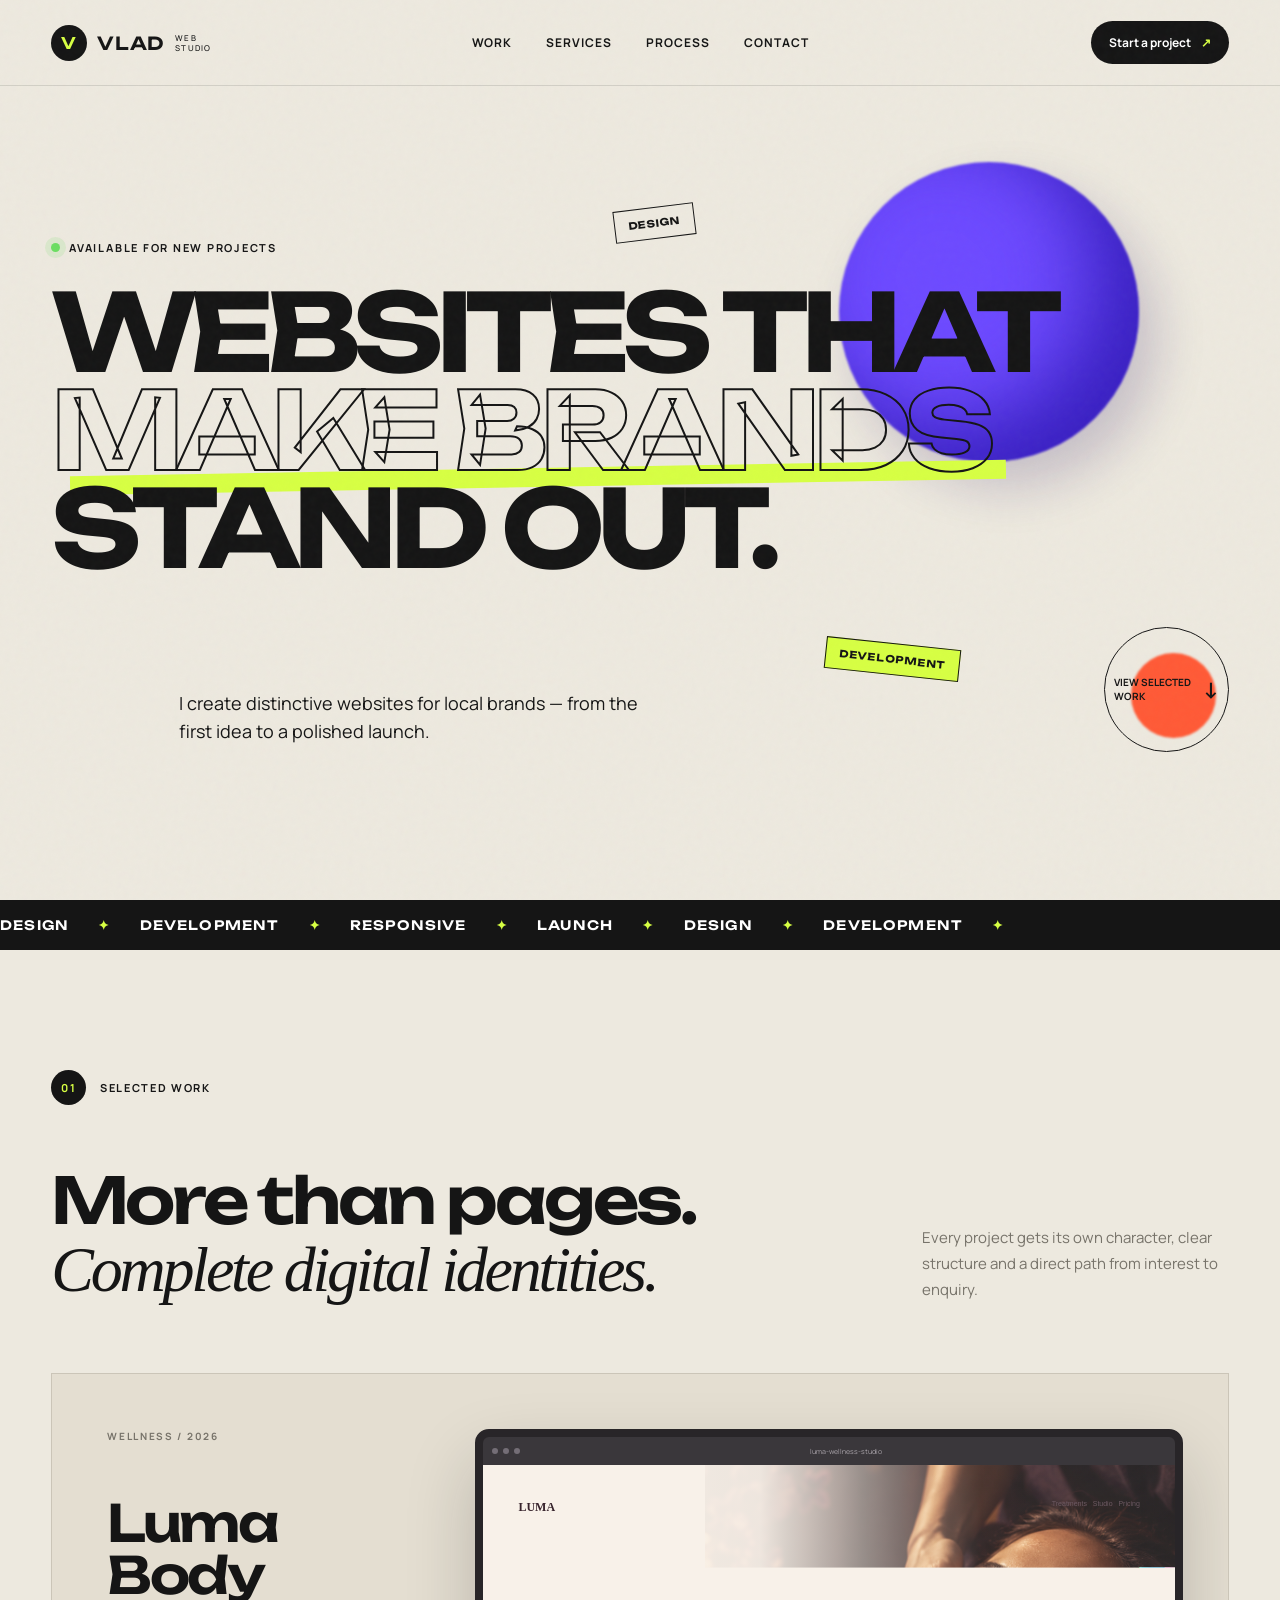
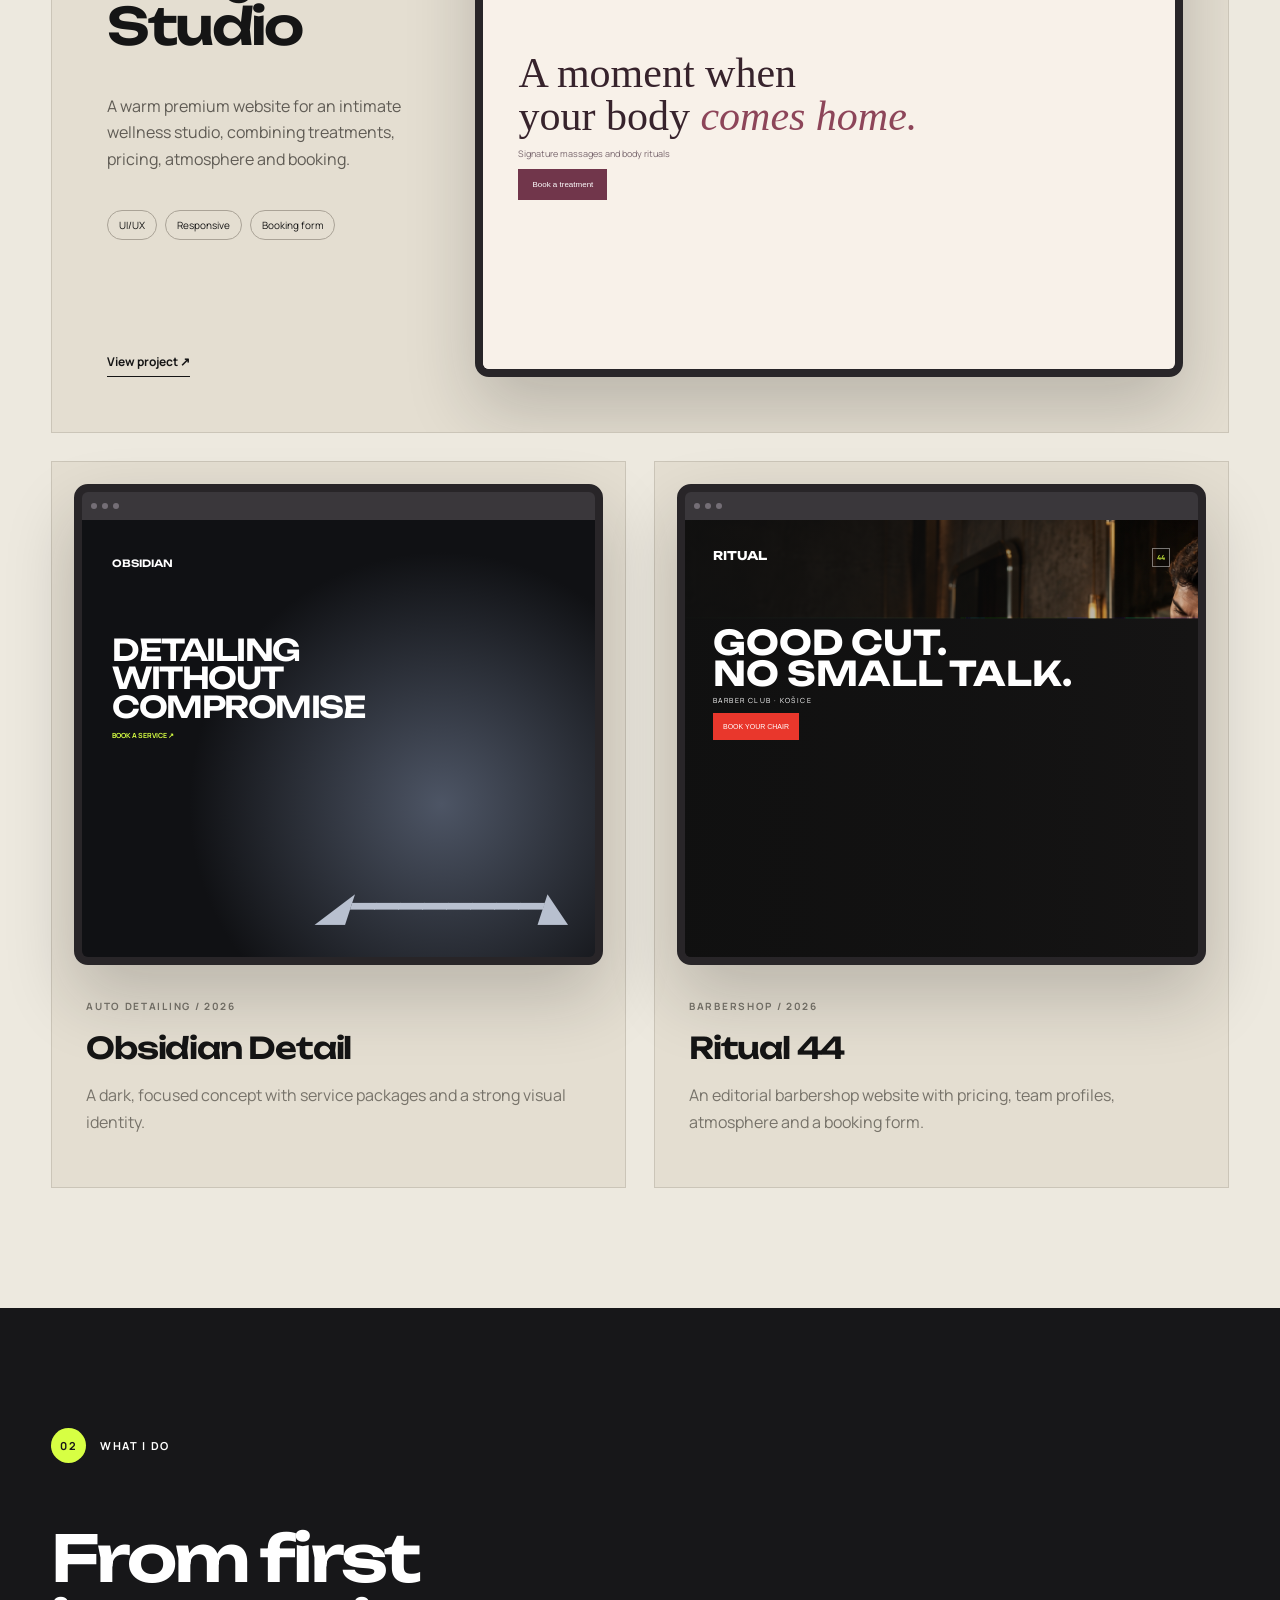
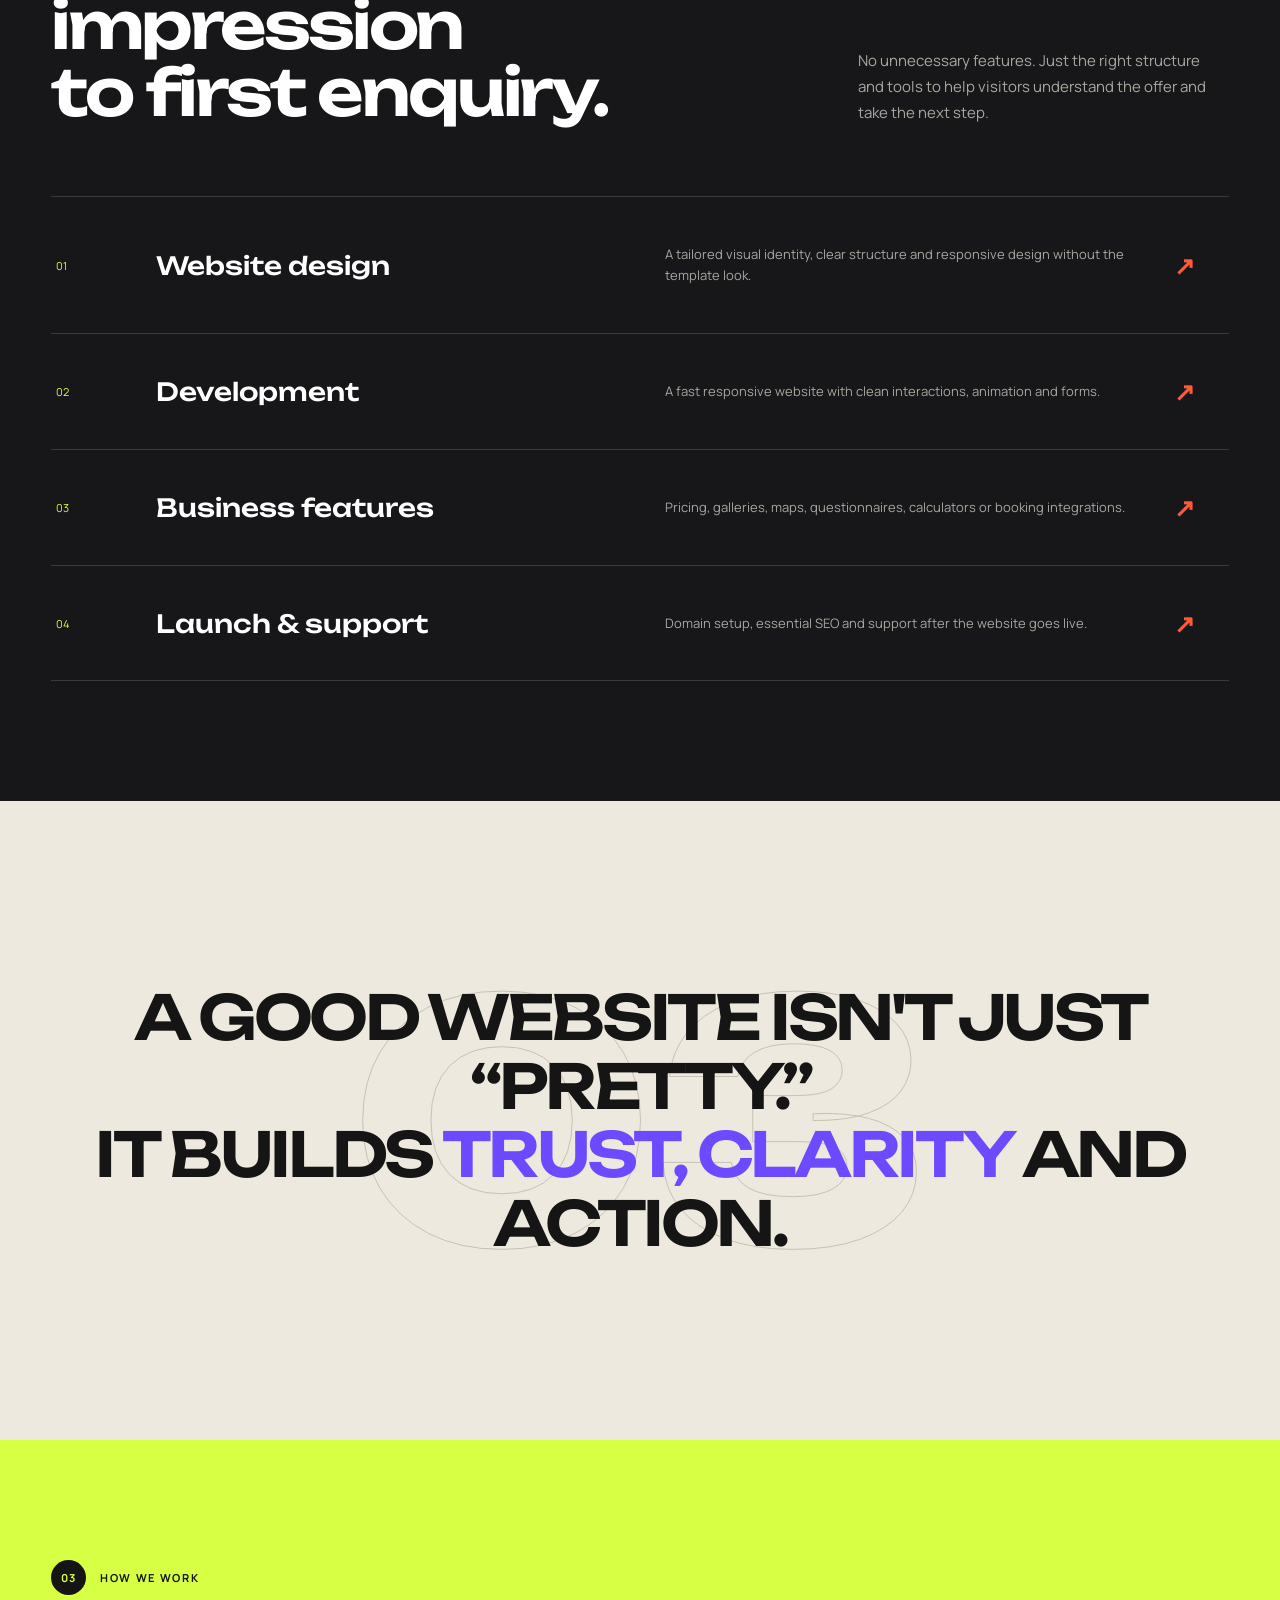
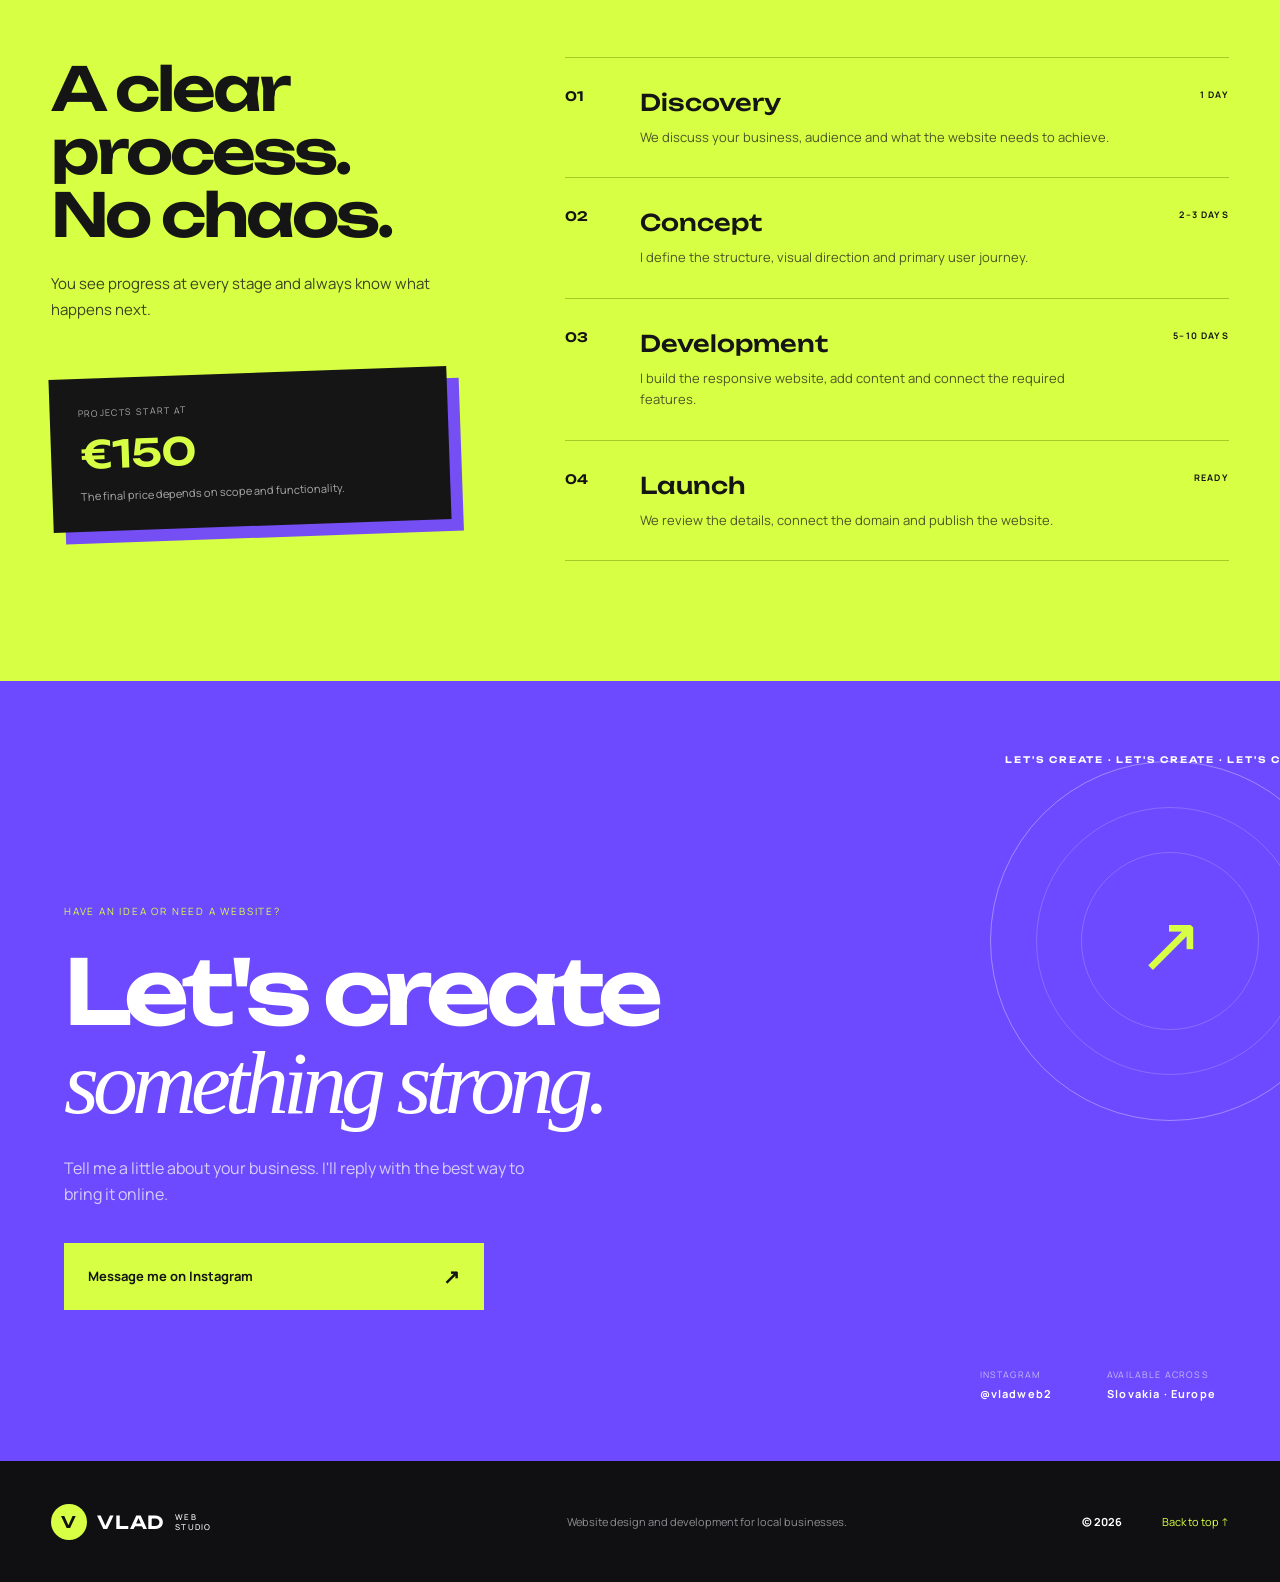
==== index.html @ 97d19aa8 "Publish complete website" ====
<!doctype html>
<html lang="en">
<head>
  <meta charset="UTF-8" />
  <meta name="viewport" content="width=device-width, initial-scale=1.0" />
  <meta name="description" content="Vlad Web Studio — distinctive websites for local businesses, from design to launch." />
  <title>Vlad Web Studio — websites for local businesses</title>
  <link rel="preconnect" href="https://fonts.googleapis.com">
  <link rel="preconnect" href="https://fonts.gstatic.com" crossorigin>
  <link href="https://fonts.googleapis.com/css2?family=Manrope:wght@400;500;600;700&family=Unbounded:wght@500;600;700&display=swap" rel="stylesheet">
  <link rel="stylesheet" href="./styles.css" />
</head>
<body>
  <div class="noise"></div>
  <header class="header">
    <a class="logo" href="#top" aria-label="Back to top"><span>V</span>VLAD<small>WEB STUDIO</small></a>
    <nav class="desktop-nav" aria-label="Main navigation">
      <a href="#works">Work</a><a href="#services">Services</a><a href="#process">Process</a><a href="#contact">Contact</a>
    </nav>
    <a class="header-cta" href="#contact">Start a project <span>↗</span></a>
    <button class="menu-button" aria-label="Open menu" aria-expanded="false"><span>Menu</span><i></i><i></i></button>
  </header>

  <div class="mobile-menu" aria-hidden="true">
    <div class="menu-counter">NAV / 04</div>
    <nav><a href="#works"><small>01</small>Work</a><a href="#services"><small>02</small>Services</a><a href="#process"><small>03</small>Process</a><a href="#contact"><small>04</small>Contact</a></nav>
    <p>Websites for local businesses<br>across Slovakia and Europe.</p>
  </div>

  <main id="top">
    <section class="hero">
      <div class="hero-status reveal"><span></span> AVAILABLE FOR NEW PROJECTS</div>
      <h1 class="reveal">WEBSITES THAT<br><em>MAKE BRANDS</em> STAND OUT.</h1>
      <div class="hero-bottom reveal">
        <p>I create distinctive websites for local brands — from the first idea to a polished launch.</p>
        <a class="round-link" href="#works"><span>View selected<br>work</span><b>↓</b></a>
      </div>
      <div class="orb orb-one"></div><div class="orb orb-two"></div>
      <div class="hero-tag tag-one">DESIGN</div><div class="hero-tag tag-two">DEVELOPMENT</div>
    </section>

    <section class="marquee" aria-label="Services"><div>DESIGN <b>✦</b> DEVELOPMENT <b>✦</b> RESPONSIVE <b>✦</b> LAUNCH <b>✦</b> DESIGN <b>✦</b> DEVELOPMENT <b>✦</b></div></section>

    <section class="works section" id="works">
      <div class="section-label reveal"><span>01</span> SELECTED WORK</div>
      <div class="section-title reveal"><h2>More than pages.<br><em>Complete digital identities.</em></h2><p>Every project gets its own character, clear structure and a direct path from interest to enquiry.</p></div>

      <article class="project project-luma reveal">
        <div class="project-info"><span>WELLNESS / 2026</span><h3>Luma<br>Body Studio</h3><p>A warm premium website for an intimate wellness studio, combining treatments, pricing, atmosphere and booking.</p><div class="chips"><i>UI/UX</i><i>Responsive</i><i>Booking form</i></div><a href="https://luma-wellness-studio.fond-coot-6242.chatgpt.site" target="_blank" rel="noreferrer">View project ↗</a></div>
        <a class="browser browser-luma" href="https://luma-wellness-studio.fond-coot-6242.chatgpt.site" target="_blank" rel="noreferrer" aria-label="Open the Luma Body Studio website"><div class="browser-bar"><i></i><i></i><i></i><span>luma-wellness-studio</span></div><div class="luma-preview"><img src="./assets/luma-hero.png" alt="Luma Body Studio website"><div class="lp-nav">LUMA <span>Treatments &nbsp; Studio &nbsp; Pricing</span></div><strong>A moment when<br>your body <em>comes home.</em></strong><p>Signature massages and body rituals</p><button>Book a treatment</button><div class="project-hover">View website <b>↗</b></div></div></a>
      </article>

      <div class="project-pair">
        <article class="project-small project-auto reveal"><div class="browser"><div class="browser-bar"><i></i><i></i><i></i></div><div class="auto-preview"><span>OBSIDIAN</span><strong>DETAILING<br>WITHOUT<br>COMPROMISE</strong><b>BOOK A SERVICE ↗</b><div class="car-line">◢━━━━━━━━◣</div></div></div><div class="small-meta"><span>AUTO DETAILING / 2026</span><h3>Obsidian Detail</h3><p>A dark, focused concept with service packages and a strong visual identity.</p></div></article>
        <article class="project-small project-barber reveal"><a class="browser" href="https://ritual-44-barber.fond-coot-6242.chatgpt.site" target="_blank" rel="noreferrer" aria-label="Open the Ritual 44 website"><div class="browser-bar"><i></i><i></i><i></i></div><div class="barber-preview ritual-preview"><img src="./assets/ritual-44-hero.png" alt="Ritual 44 Barber Club website"><div class="bp-top">RITUAL <span>44</span></div><strong>GOOD CUT.<br>NO SMALL TALK.</strong><p>BARBER CLUB · KOŠICE</p><button>BOOK YOUR CHAIR</button><div class="project-hover">View website <b>↗</b></div></div></a><div class="small-meta"><span>BARBERSHOP / 2026</span><h3>Ritual 44</h3><p>An editorial barbershop website with pricing, team profiles, atmosphere and a booking form.</p></div></article>
      </div>
    </section>

    <section class="services section" id="services">
      <div class="section-label light reveal"><span>02</span> WHAT I DO</div>
      <div class="services-top reveal"><h2>From first impression<br>to first enquiry.</h2><p>No unnecessary features. Just the right structure and tools to help visitors understand the offer and take the next step.</p></div>
      <div class="service-list">
        <div class="service reveal"><span>01</span><h3>Website design</h3><p>A tailored visual identity, clear structure and responsive design without the template look.</p><b>↗</b></div>
        <div class="service reveal"><span>02</span><h3>Development</h3><p>A fast responsive website with clean interactions, animation and forms.</p><b>↗</b></div>
        <div class="service reveal"><span>03</span><h3>Business features</h3><p>Pricing, galleries, maps, questionnaires, calculators or booking integrations.</p><b>↗</b></div>
        <div class="service reveal"><span>04</span><h3>Launch & support</h3><p>Domain setup, essential SEO and support after the website goes live.</p><b>↗</b></div>
      </div>
    </section>

    <section class="manifesto section">
      <div class="big-number reveal">03</div>
      <p class="reveal">A GOOD WEBSITE ISN'T JUST “PRETTY.”<br>IT BUILDS <em>TRUST, CLARITY</em> AND ACTION.</p>
    </section>

    <section class="process section" id="process">
      <div class="section-label reveal"><span>03</span> HOW WE WORK</div>
      <div class="process-grid">
        <div class="process-intro reveal"><h2>A clear process.<br>No chaos.</h2><p>You see progress at every stage and always know what happens next.</p><div class="price-card"><small>PROJECTS START AT</small><strong>€150</strong><span>The final price depends on scope and functionality.</span></div></div>
        <div class="steps">
          <div class="step reveal"><b>01</b><div><h3>Discovery</h3><p>We discuss your business, audience and what the website needs to achieve.</p></div><span>1 day</span></div>
          <div class="step reveal"><b>02</b><div><h3>Concept</h3><p>I define the structure, visual direction and primary user journey.</p></div><span>2–3 days</span></div>
          <div class="step reveal"><b>03</b><div><h3>Development</h3><p>I build the responsive website, add content and connect the required features.</p></div><span>5–10 days</span></div>
          <div class="step reveal"><b>04</b><div><h3>Launch</h3><p>We review the details, connect the domain and publish the website.</p></div><span>ready</span></div>
        </div>
      </div>
    </section>

    <section class="contact" id="contact">
      <div class="contact-orbit"><span>LET'S CREATE · LET'S CREATE · LET'S CREATE ·</span><i>↗</i></div>
      <div class="contact-copy reveal"><small>HAVE AN IDEA OR NEED A WEBSITE?</small><h2>Let's create<br><em>something strong.</em></h2><p>Tell me a little about your business. I'll reply with the best way to bring it online.</p><a href="https://www.instagram.com/vladweb2/" target="_blank" rel="noreferrer">Message me on Instagram <b>↗</b></a></div>
      <div class="contact-details"><span>INSTAGRAM<br><b>@vladweb2</b></span><span>AVAILABLE ACROSS<br><b>Slovakia · Europe</b></span></div>
    </section>
  </main>

  <footer><div class="logo footer-logo"><span>V</span>VLAD<small>WEB STUDIO</small></div><p>Website design and development for local businesses.</p><b>© 2026</b><a href="#top">Back to top ↑</a></footer>
  <script src="./script.js"></script>
</body>
</html>
---- styles.css ----
:root{--bg:#ede9df;--ink:#151515;--orange:#ff5a36;--lime:#d7ff43;--violet:#6d4aff;--muted:#77736a;--line:#cbc5b8;--dark:#171719;--display:"Unbounded",sans-serif;--body:"Manrope",sans-serif}
*{box-sizing:border-box}html{scroll-behavior:smooth}body{margin:0;background:var(--bg);color:var(--ink);font-family:var(--body);overflow-x:hidden}.noise{position:fixed;inset:0;z-index:99;opacity:.035;pointer-events:none;background-image:url("data:image/svg+xml,%3Csvg viewBox='0 0 180 180' xmlns='http://www.w3.org/2000/svg'%3E%3Cfilter id='n'%3E%3CfeTurbulence type='fractalNoise' baseFrequency='.8' numOctaves='4' stitchTiles='stitch'/%3E%3C/filter%3E%3Crect width='100%25' height='100%25' filter='url(%23n)' opacity='.8'/%3E%3C/svg%3E")}.header{height:86px;width:100%;padding:0 4vw;display:grid;grid-template-columns:1fr auto 1fr;align-items:center;position:fixed;top:0;z-index:50;background:rgba(237,233,223,.86);border-bottom:1px solid rgba(21,21,21,.12);backdrop-filter:blur(16px)}a{color:inherit;text-decoration:none}.logo{display:flex;align-items:center;gap:10px;font:600 18px var(--display);letter-spacing:.04em;width:max-content}.logo>span{display:grid;place-items:center;width:36px;height:36px;border-radius:50%;background:var(--ink);color:var(--lime);font-size:16px}.logo small{font:500 8px/1.2 var(--body);letter-spacing:.16em;max-width:42px}.desktop-nav{display:flex;gap:34px;font-size:12px;font-weight:700;text-transform:uppercase;letter-spacing:.08em}.desktop-nav a{position:relative}.desktop-nav a:after{content:"";height:2px;position:absolute;left:0;right:100%;bottom:-8px;background:var(--orange);transition:.25s}.desktop-nav a:hover:after{right:0}.header-cta{justify-self:end;background:var(--ink);color:white;border-radius:100px;padding:13px 18px;font-size:12px;font-weight:700}.header-cta span{color:var(--lime);margin-left:8px}.menu-button{display:none}.mobile-menu{display:none}.hero{min-height:100vh;padding:150px 4vw 58px;position:relative;overflow:hidden;display:flex;flex-direction:column;justify-content:center}.hero-status{font-size:11px;letter-spacing:.16em;font-weight:700;display:flex;align-items:center;gap:9px;margin-bottom:28px}.hero-status span{width:9px;height:9px;border-radius:50%;background:#6bde62;box-shadow:0 0 0 6px #6bde6226}.hero h1{font:700 clamp(54px,8.4vw,136px)/.91 var(--display);letter-spacing:-.075em;margin:0;position:relative;z-index:2}.hero h1 em{font-style:normal;color:transparent;-webkit-text-stroke:2px var(--ink);position:relative}.hero h1 em:after{content:"";position:absolute;z-index:-1;height:.18em;left:2%;right:-2%;bottom:.08em;background:var(--lime);transform:rotate(-1deg)}.hero-bottom{display:flex;align-items:end;justify-content:space-between;margin-top:50px;position:relative;z-index:3}.hero-bottom>p{max-width:480px;font-size:18px;line-height:1.55;margin:0 0 6px 10vw}.round-link{width:125px;height:125px;border-radius:50%;border:1px solid var(--ink);display:flex;justify-content:center;align-items:center;gap:12px;text-transform:uppercase;font-size:10px;font-weight:700;transition:.3s}.round-link:hover{background:var(--orange);border-color:var(--orange);transform:rotate(6deg)}.round-link b{font-size:22px}.orb{position:absolute;border-radius:50%;filter:blur(1px)}.orb-one{width:300px;height:300px;right:11vw;top:18%;background:var(--violet);box-shadow:inset -45px -35px 80px #381fc1,18px 25px 50px #24126630}.orb-two{width:85px;height:85px;right:5vw;bottom:18%;background:var(--orange)}.hero-tag{position:absolute;font:700 10px var(--display);letter-spacing:.08em;padding:9px 13px;border:1px solid var(--ink);background:var(--bg);transform:rotate(-7deg)}.tag-one{top:23%;left:48%}.tag-two{right:25%;bottom:25%;transform:rotate(6deg);background:var(--lime)}.marquee{background:var(--ink);color:white;overflow:hidden;padding:17px 0;white-space:nowrap}.marquee div{font:600 13px var(--display);letter-spacing:.09em;word-spacing:25px;animation:marquee 22s linear infinite}.marquee b{color:var(--lime)}@keyframes marquee{to{transform:translateX(-50%)}}.section{padding:120px 4vw}.section-label{font-size:11px;font-weight:700;letter-spacing:.15em;display:flex;align-items:center;gap:14px;margin-bottom:62px}.section-label span{display:grid;place-items:center;width:35px;height:35px;background:var(--ink);color:var(--lime);border-radius:50%}.section-title{display:grid;grid-template-columns:1.5fr .6fr;gap:8vw;align-items:end;margin-bottom:70px}.section-title h2,.services h2,.process h2{font:600 clamp(38px,5vw,72px)/1.05 var(--display);letter-spacing:-.05em;margin:0}.section-title h2 em{font-family:Georgia,serif;font-weight:400}.section-title p,.services-top p,.process-intro>p{font-size:15px;line-height:1.75;color:var(--muted);margin:0}.project{min-height:660px;border:1px solid var(--line);display:grid;grid-template-columns:.72fr 1.28fr;background:#e4ded1;margin-bottom:28px;overflow:hidden}.project-info{padding:55px;display:flex;flex-direction:column}.project-info>span,.small-meta>span{font-size:10px;letter-spacing:.17em;font-weight:700;color:var(--muted)}.project-info h3{font:600 clamp(36px,4vw,62px)/1 var(--display);letter-spacing:-.05em;margin:55px 0 25px}.project-info p{line-height:1.65;color:#605c55}.chips{display:flex;flex-wrap:wrap;gap:8px;margin-top:22px}.chips i{font-style:normal;border:1px solid #aaa397;border-radius:30px;padding:7px 11px;font-size:10px}.project-info>a{margin-top:auto;width:max-content;font-size:12px;font-weight:700;border-bottom:1px solid;padding-bottom:6px}.browser{position:relative;background:#262326;border:8px solid #282528;border-radius:14px;overflow:hidden;box-shadow:0 32px 70px #16131533}.project>.browser{margin:55px 45px 55px 0}.browser-bar{height:28px;background:#3a373b;display:flex;align-items:center;gap:5px;padding:0 9px}.browser-bar i{width:6px;height:6px;border-radius:50%;background:#746e76}.browser-bar span{margin:auto;font-size:7px;color:#aaa4aa}.luma-preview{height:calc(100% - 28px);background:#f8f1e9;padding:35px;color:#37232c;position:relative;overflow:hidden}.lp-nav{font:600 12px Georgia}.lp-nav span{float:right;font:7px Arial;color:#6c5962}.luma-preview>strong{font:42px/1.02 Georgia;display:block;margin-top:22%;position:relative;z-index:2}.luma-preview>strong em{color:#8d4559;font-weight:400}.luma-preview>p{font-size:9px;color:#79676e}.luma-preview>button{font:8px Arial;border:0;padding:11px 14px;background:#71364b;color:white}.lp-shape{position:absolute;width:48%;height:72%;right:-5%;bottom:-5%;background:linear-gradient(145deg,#f5c7aa,#743044 70%);border-radius:52% 48% 5px 5px/40% 40% 5px 5px}.project-pair{display:grid;grid-template-columns:1fr 1fr;gap:28px}.project-small{border:1px solid var(--line);padding:22px;background:#e4ded1}.project-small .browser{aspect-ratio:1.1}.small-meta{padding:28px 12px 14px}.small-meta h3{font:600 30px var(--display);letter-spacing:-.04em;margin:14px 0}.small-meta p{color:var(--muted);line-height:1.65}.auto-preview{height:calc(100% - 28px);background:radial-gradient(circle at 70% 65%,#4d5565,#101114 55%);color:#fff;padding:30px;position:relative}.auto-preview>span{font:600 10px var(--display)}.auto-preview>strong{display:block;font:600 30px/.95 var(--display);margin-top:14%;letter-spacing:-.05em}.auto-preview>b{font-size:7px;color:var(--lime)}.car-line{position:absolute;right:20px;bottom:25px;font-size:40px;color:#b8c0cf;transform:skewX(-18deg)}.barber-preview{height:calc(100% - 28px);background:#f2eadb;color:#141414;padding:28px;position:relative;overflow:hidden}.bp-top{font:700 12px var(--display)}.bp-top span{float:right;font:600 7px var(--body);border:1px solid;padding:4px}.barber-preview strong{font:700 38px/.9 var(--display);display:block;margin-top:14%}.barber-preview p{font-size:7px;letter-spacing:.2em}.barber-preview button{font-size:7px;background:#e9372c;color:white;border:0;padding:10px}.bp-stripes{position:absolute;width:180px;height:180px;right:-55px;bottom:-50px;border:35px solid #1b57a6;border-radius:50%;box-shadow:0 0 0 30px #fff,0 0 0 60px #e73832}.services{background:var(--dark);color:white}.section-label.light span{background:var(--lime);color:var(--dark)}.services-top{display:grid;grid-template-columns:1.1fr .6fr;gap:10vw;align-items:end;margin-bottom:70px}.services-top p{color:#aaa7a0}.service{display:grid;grid-template-columns:70px 1fr 1fr 50px;gap:30px;align-items:center;padding:34px 5px;border-top:1px solid #3a393b;transition:.3s}.service:last-child{border-bottom:1px solid #3a393b}.service:hover{padding-left:20px;background:#201f22}.service>span{color:var(--lime);font-size:11px}.service h3{font:500 25px var(--display);margin:0}.service p{color:#a9a6a0;line-height:1.6;font-size:13px}.service b{font-size:25px;color:var(--orange)}.manifesto{min-height:570px;display:grid;place-items:center;text-align:center;position:relative;overflow:hidden}.big-number{position:absolute;font:700 330px var(--display);color:transparent;-webkit-text-stroke:1px #c8c1b5;z-index:0}.manifesto p{font:600 clamp(30px,4.8vw,68px)/1.12 var(--display);letter-spacing:-.055em;position:relative;z-index:1;max-width:1200px}.manifesto p em{font-style:normal;color:var(--violet)}.process{background:#d7ff43}.process .section-label span{background:var(--ink);color:var(--lime)}.process-grid{display:grid;grid-template-columns:.75fr 1.25fr;gap:9vw}.process-intro h2{font-size:clamp(38px,4.7vw,65px)}.process-intro>p{color:#3e431f;max-width:440px;margin-top:25px}.price-card{background:var(--ink);color:white;margin-top:50px;padding:28px;display:grid;gap:11px;transform:rotate(-2deg);box-shadow:12px 12px 0 #754ef4}.price-card small{font-size:9px;letter-spacing:.15em;color:#aaa}.price-card strong{font:600 38px var(--display);color:var(--lime)}.price-card span{font-size:11px;color:#aaa}.step{display:grid;grid-template-columns:50px 1fr auto;gap:25px;padding:30px 0;border-top:1px solid #a8ca27}.step:last-child{border-bottom:1px solid #a8ca27}.step>b{font:600 13px var(--display)}.step h3{font:500 23px var(--display);margin:0 0 10px}.step p{font-size:13px;line-height:1.6;margin:0;max-width:470px;color:#4e5525}.step>span{text-transform:uppercase;font-size:9px;letter-spacing:.13em;font-weight:700}.contact{min-height:780px;background:var(--violet);color:white;padding:120px 5vw 55px;position:relative;overflow:hidden;display:flex;flex-direction:column;justify-content:center}.contact-copy{position:relative;z-index:2}.contact-copy small{font-size:10px;letter-spacing:.18em;color:var(--lime)}.contact-copy h2{font:600 clamp(48px,7vw,100px)/.98 var(--display);letter-spacing:-.065em;margin:28px 0}.contact-copy h2 em{font-family:Georgia,serif;font-weight:400}.contact-copy p{max-width:500px;line-height:1.65;color:#d5cdf9}.contact-copy>a{display:flex;justify-content:space-between;align-items:center;margin-top:35px;background:var(--lime);color:var(--ink);padding:20px 24px;width:min(420px,100%);font-size:13px;font-weight:700}.contact-copy>a b{font-size:20px}.contact-orbit{position:absolute;right:-70px;top:80px;width:360px;height:360px;border:1px solid #ffffff59;border-radius:50%;display:grid;place-items:center}.contact-orbit:before,.contact-orbit:after{content:"";position:absolute;inset:45px;border:1px solid #ffffff30;border-radius:50%}.contact-orbit:after{inset:90px}.contact-orbit i{font-style:normal;font-size:80px;color:var(--lime)}.contact-orbit span{position:absolute;top:-8px;font:600 9px var(--display);letter-spacing:.2em}.contact-details{position:absolute;right:5vw;bottom:55px;display:flex;gap:55px;font-size:9px;letter-spacing:.13em;color:#c3b9f4}.contact-details b{color:white;font-size:11px;line-height:2.3}footer{background:#101012;color:white;display:grid;grid-template-columns:1fr 1fr auto auto;align-items:center;gap:40px;padding:42px 4vw;font-size:11px}.footer-logo>span{background:var(--lime);color:#111}footer p{color:#8f8d91}footer>a{color:var(--lime)}.reveal{opacity:0;transform:translateY(30px);transition:opacity .8s ease,transform .8s ease}.reveal.visible{opacity:1;transform:none}
@media(max-width:900px){.header{grid-template-columns:1fr auto}.desktop-nav,.header-cta{display:none}.menu-button{display:grid;grid-template-columns:auto 25px;align-items:center;column-gap:10px;background:none;border:0;text-transform:uppercase;font-size:10px;font-weight:700}.menu-button span{grid-row:1/3}.menu-button i{height:1px;background:var(--ink);display:block;transition:.3s}.menu-button.open i:first-of-type{transform:translateY(2px) rotate(45deg)}.menu-button.open i:last-of-type{transform:translateY(-2px) rotate(-45deg)}.mobile-menu{display:flex;position:fixed;z-index:45;inset:0;background:var(--ink);color:white;padding:125px 7vw 45px;flex-direction:column;transform:translateY(-105%);transition:.5s cubic-bezier(.77,0,.18,1)}.mobile-menu.open{transform:none}.mobile-menu nav{display:grid;margin-top:35px}.mobile-menu nav a{font:500 34px var(--display);padding:17px 0;border-bottom:1px solid #3b393d}.mobile-menu nav small{font:500 9px var(--body);color:var(--lime);margin-right:20px}.mobile-menu p{margin-top:auto;color:#999;line-height:1.6}.menu-counter{font-size:9px;color:#888;letter-spacing:.15em}.hero{padding-top:130px;min-height:820px}.hero h1{font-size:clamp(45px,11vw,90px)}.orb-one{width:220px;height:220px;right:5%;top:27%}.hero-bottom>p{margin-left:0}.section-title,.services-top,.process-grid{grid-template-columns:1fr;gap:30px}.project{grid-template-columns:1fr}.project>.browser{height:480px;margin:0 28px 35px}.project-info{min-height:430px}.project-pair{grid-template-columns:1fr}.contact-orbit{opacity:.45}.contact-details{position:static;margin-top:70px}.service{grid-template-columns:45px 1fr 35px}.service p{display:none}footer{grid-template-columns:1fr 1fr}.footer-logo{grid-column:1/-1}}
@media(max-width:560px){.header{height:72px;padding:0 20px}.logo{font-size:15px}.logo>span{width:32px;height:32px}.hero{padding:115px 20px 45px;min-height:740px}.hero h1{font-size:12vw;line-height:.98}.hero h1 em{-webkit-text-stroke:1px var(--ink)}.hero-bottom{align-items:center}.hero-bottom>p{font-size:14px;max-width:230px}.round-link{width:95px;height:95px}.orb-one{top:35%;right:-40px;width:180px;height:180px}.orb-two{width:55px;height:55px;bottom:25%}.tag-one{left:42%;top:28%}.tag-two{right:8%;bottom:30%}.section{padding:82px 20px}.section-label{margin-bottom:42px}.section-title{margin-bottom:44px}.section-title h2,.services h2,.process h2{font-size:34px}.project-info{padding:32px 24px;min-height:400px}.project-info h3{font-size:39px;margin-top:35px}.project>.browser{height:345px;margin:0 15px 18px;border-width:5px}.luma-preview{padding:20px}.luma-preview>strong{font-size:27px}.project-pair{gap:18px}.project-small{padding:12px}.small-meta h3{font-size:23px}.auto-preview,.barber-preview{padding:18px}.auto-preview>strong{font-size:22px}.barber-preview strong{font-size:27px}.service{padding:25px 0}.service h3{font-size:18px}.manifesto{min-height:470px}.big-number{font-size:210px}.manifesto p{font-size:29px}.price-card{margin-right:12px}.step{grid-template-columns:35px 1fr}.step>span{display:none}.contact{min-height:720px;padding:90px 20px 45px}.contact-copy h2{font-size:45px}.contact-orbit{width:230px;height:230px;right:-90px;top:40px}.contact-details{flex-direction:column;gap:20px}.contact-copy>a{padding:17px}.footer-logo{grid-column:auto}footer{grid-template-columns:1fr auto;padding:35px 20px}footer p{grid-column:1/-1;grid-row:2}footer>b{display:none}}
@media(prefers-reduced-motion:reduce){*{scroll-behavior:auto!important;animation:none!important;transition:none!important}.reveal{opacity:1;transform:none}}

/* Real Luma case preview */
.browser-luma{display:block}.luma-preview:after{content:"";position:absolute;inset:0;background:linear-gradient(90deg,#f8f1e9 0%,#f8f1e9f2 40%,#f8f1e920 72%);z-index:0}.luma-preview>img{position:absolute;inset:0 0 0 auto;width:68%;height:100%;object-fit:cover;object-position:center}.luma-preview .lp-nav,.luma-preview>strong,.luma-preview>p,.luma-preview>button{position:relative;z-index:2}.project-hover{position:absolute;right:18px;bottom:18px;z-index:3;background:rgba(37,23,31,.92);color:white;padding:13px 16px;font:700 9px var(--body);letter-spacing:.08em;transform:translateY(80px);transition:.35s}.browser-luma:hover .project-hover{transform:none}.project-hover b{color:var(--lime);font-size:14px;margin-left:8px}
.project-barber .browser{display:block}.ritual-preview{color:white;background:#151414}.ritual-preview:after{content:"";position:absolute;inset:0;background:linear-gradient(90deg,#101010f2 0%,#10101099 52%,transparent);z-index:0}.ritual-preview>img{position:absolute;inset:0;width:100%;height:100%;object-fit:cover}.ritual-preview .bp-top,.ritual-preview>strong,.ritual-preview>p,.ritual-preview>button{position:relative;z-index:2}.ritual-preview .bp-top span{color:var(--lime);border-color:#ffffff70}.ritual-preview>strong{font-size:34px}.project-barber .browser:hover .project-hover{transform:none}
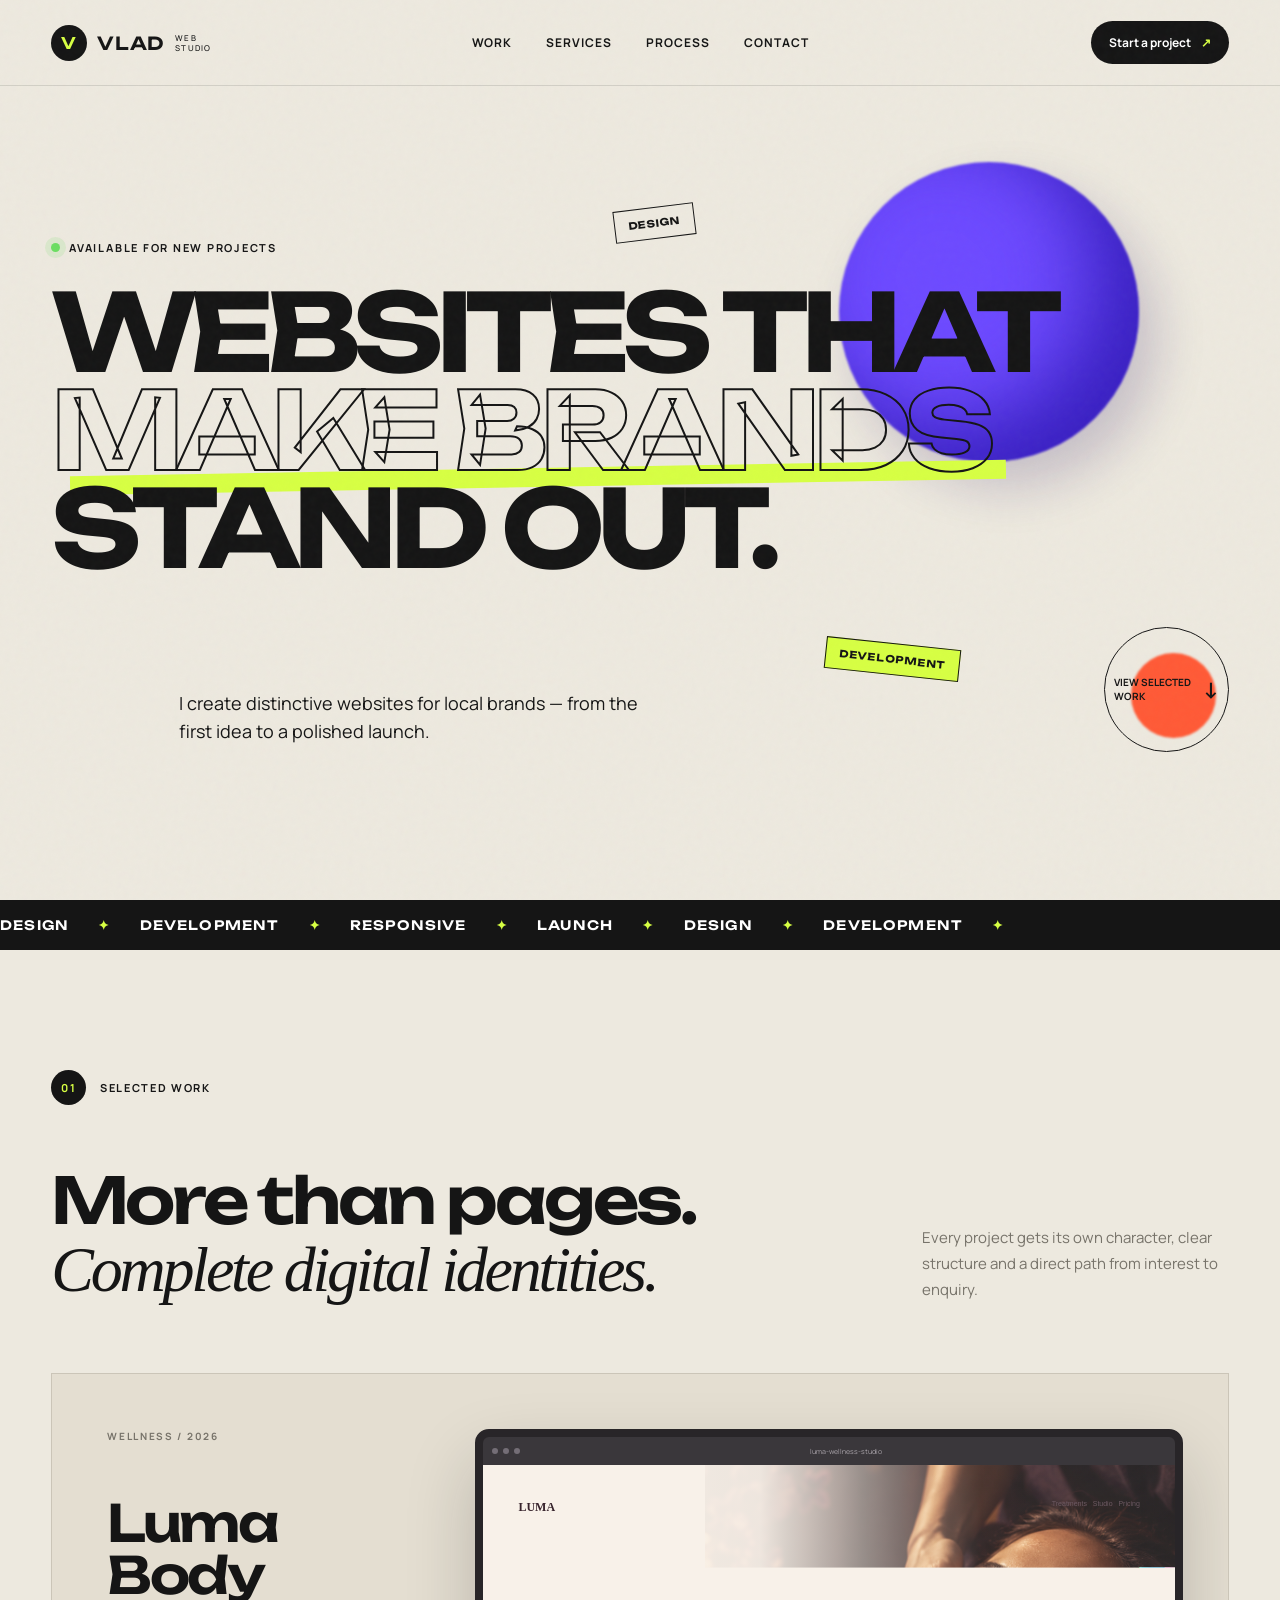
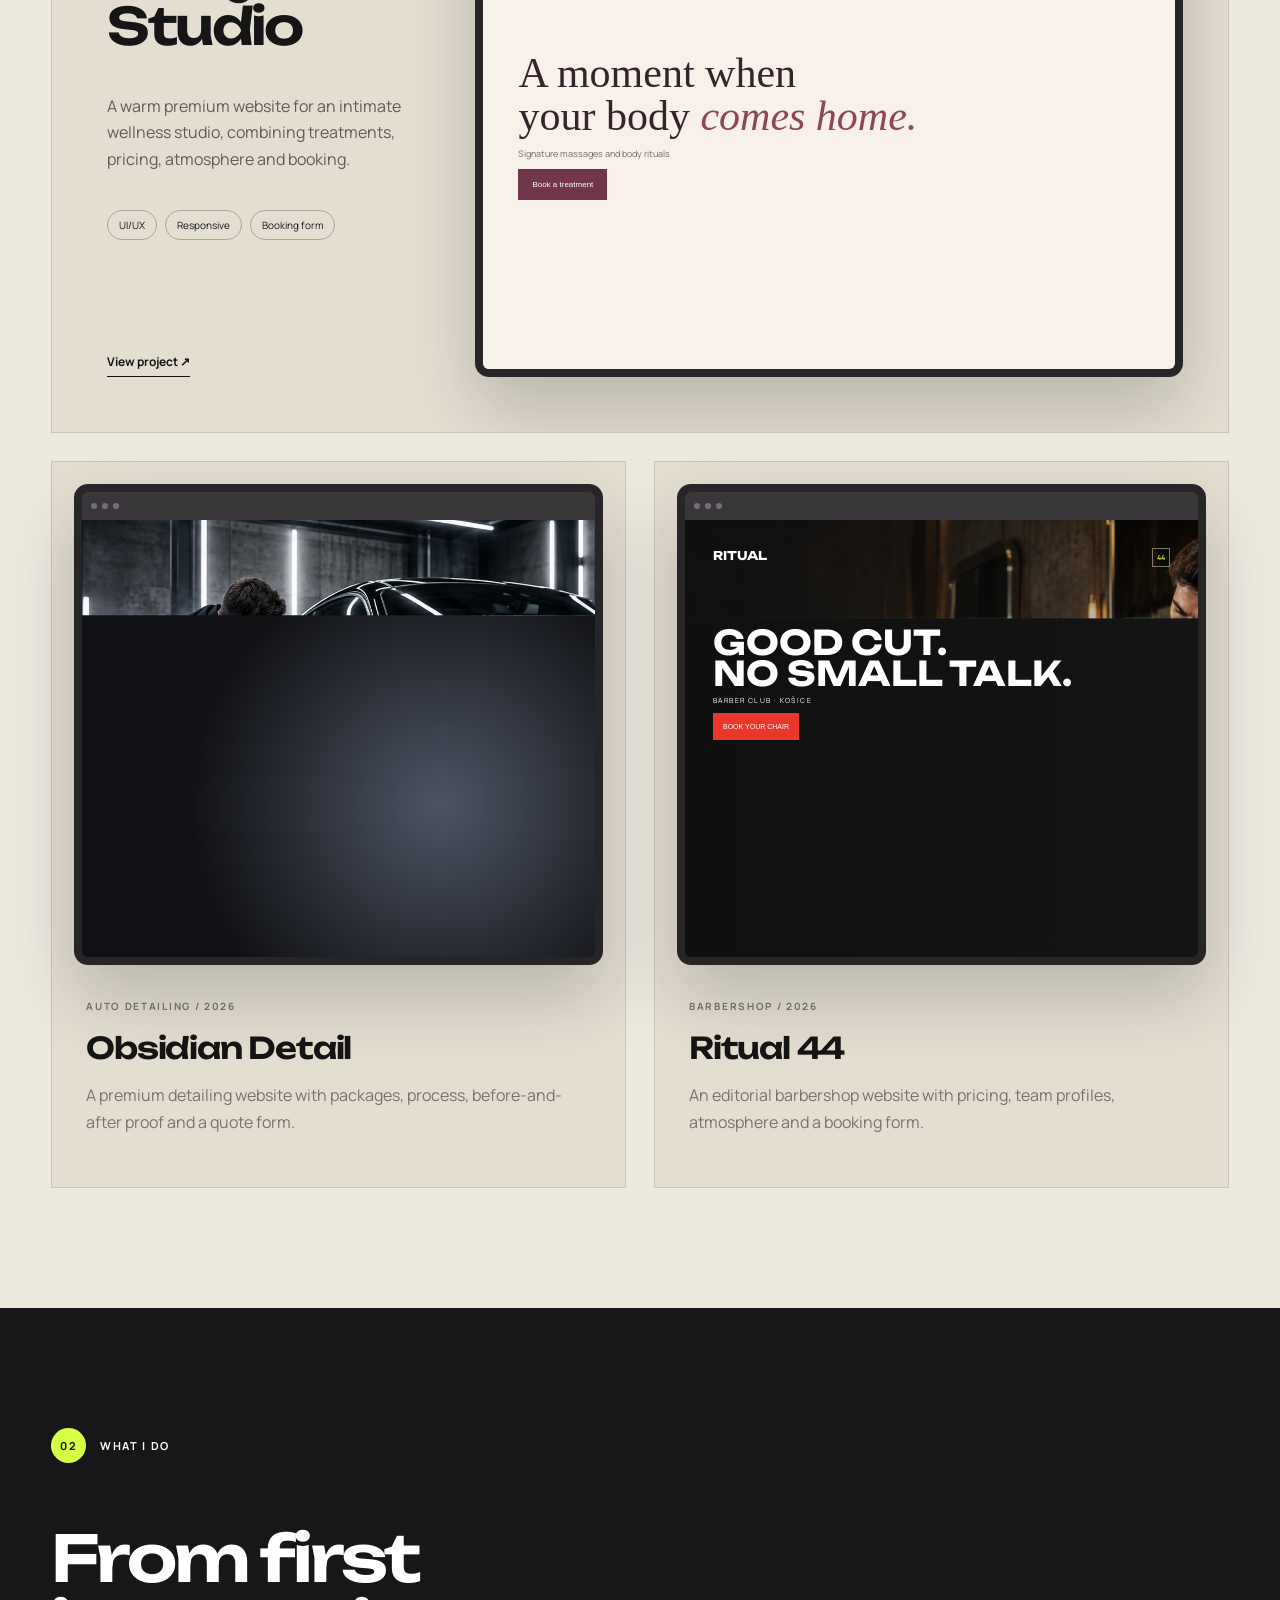
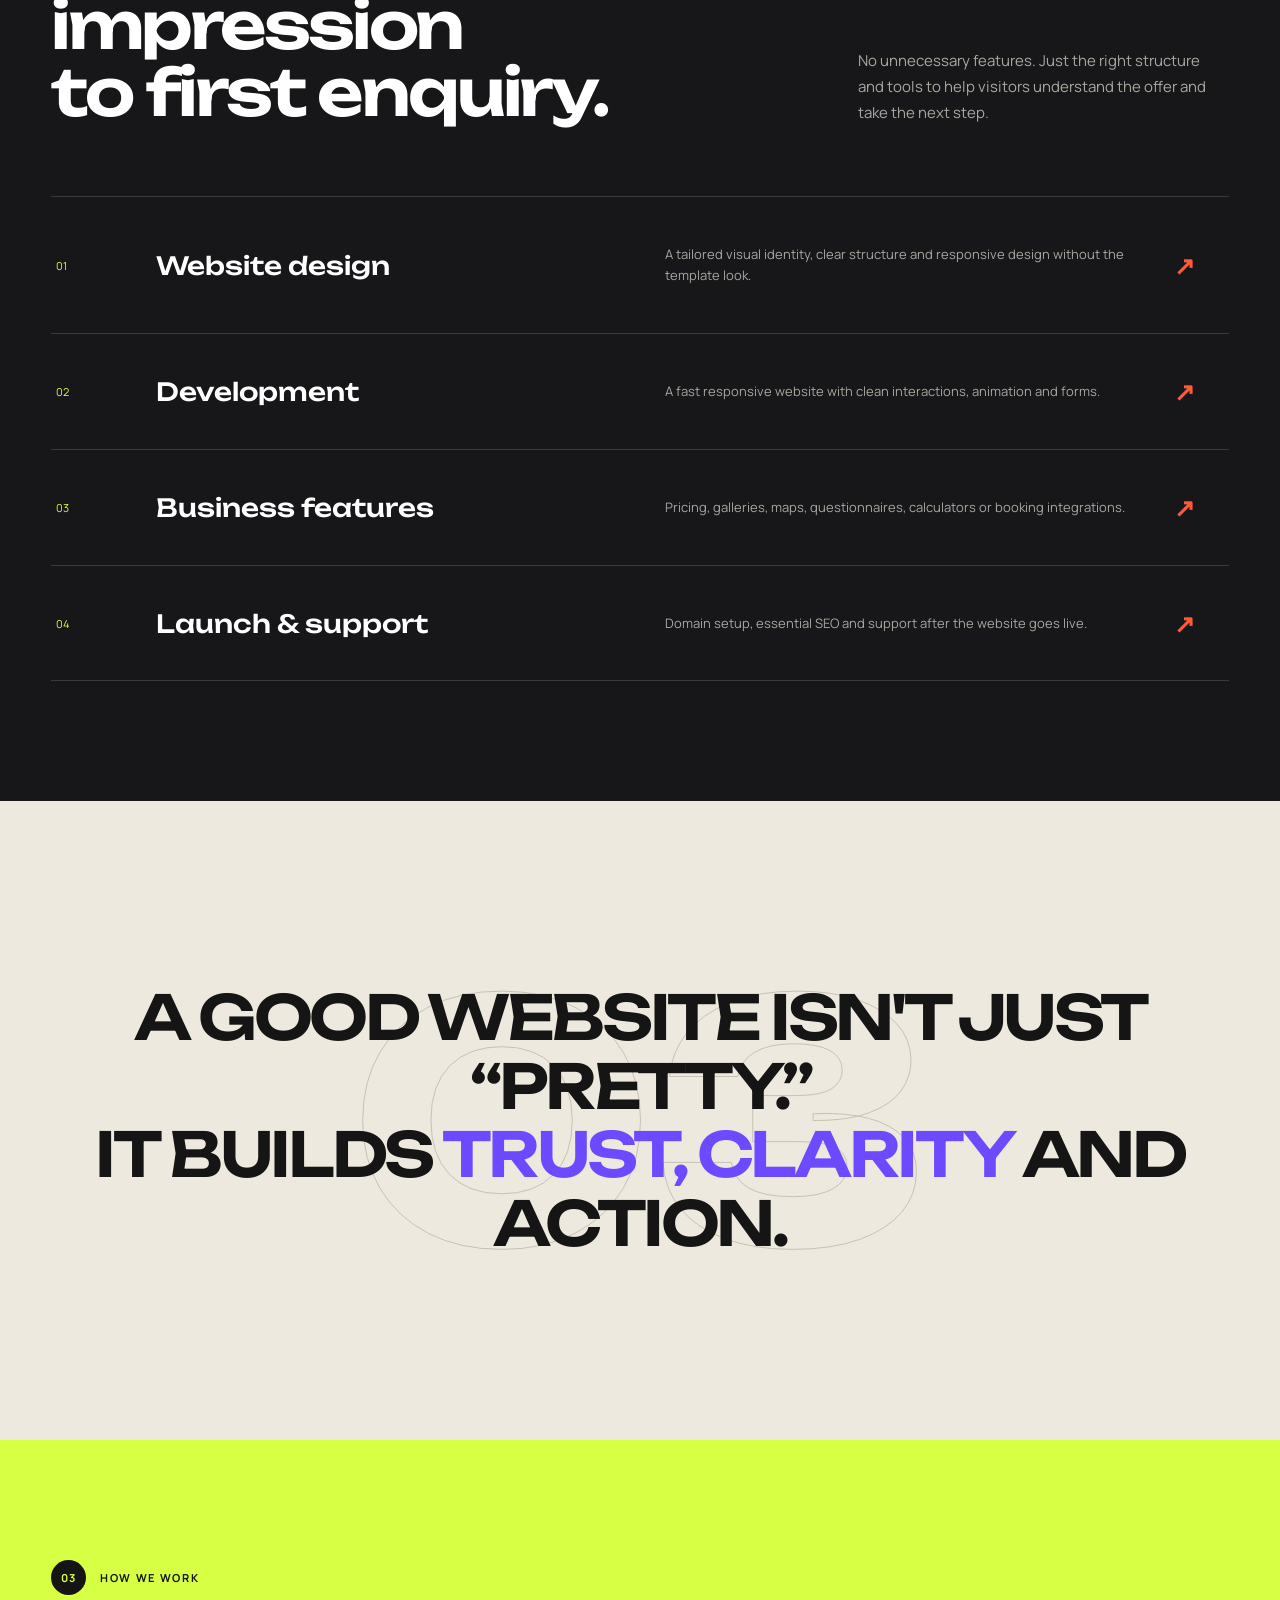
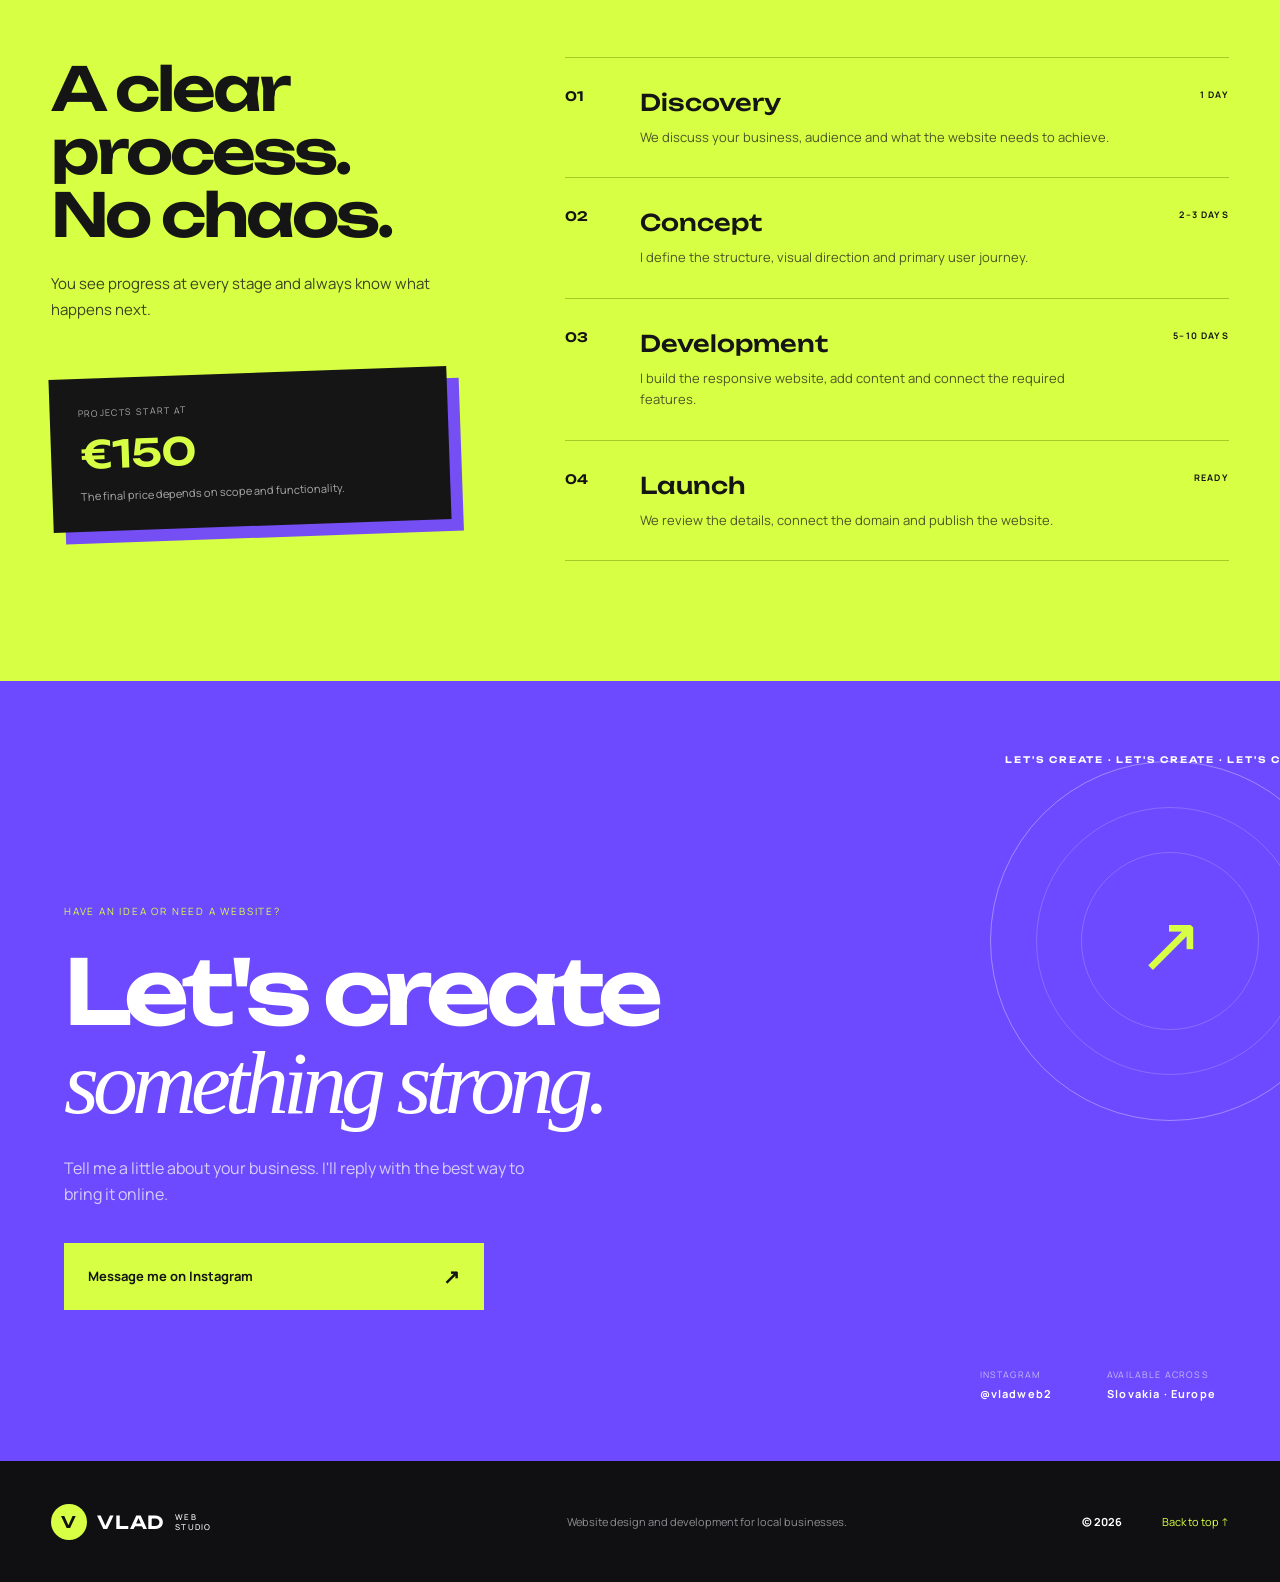
==== commit 77487b33: "Add live Obsidian Detail project" ====
--- a/index.html
+++ b/index.html
@@ -51,7 +51,7 @@
       </article>
 
       <div class="project-pair">
-        <article class="project-small project-auto reveal"><div class="browser"><div class="browser-bar"><i></i><i></i><i></i></div><div class="auto-preview"><span>OBSIDIAN</span><strong>DETAILING<br>WITHOUT<br>COMPROMISE</strong><b>BOOK A SERVICE ↗</b><div class="car-line">◢━━━━━━━━◣</div></div></div><div class="small-meta"><span>AUTO DETAILING / 2026</span><h3>Obsidian Detail</h3><p>A dark, focused concept with service packages and a strong visual identity.</p></div></article>
+        <article class="project-small project-auto reveal"><a class="browser" href="https://obsidian-detailing.fond-coot-6242.chatgpt.site" target="_blank" rel="noreferrer" aria-label="Open the Obsidian Detail website"><div class="browser-bar"><i></i><i></i><i></i></div><div class="auto-preview"><img src="./assets/obsidian-detailing-hero.png" alt="Obsidian Detail website"><div class="project-hover">View website <b>↗</b></div></div></a><div class="small-meta"><span>AUTO DETAILING / 2026</span><h3>Obsidian Detail</h3><p>A premium detailing website with packages, process, before-and-after proof and a quote form.</p></div></article>
         <article class="project-small project-barber reveal"><a class="browser" href="https://ritual-44-barber.fond-coot-6242.chatgpt.site" target="_blank" rel="noreferrer" aria-label="Open the Ritual 44 website"><div class="browser-bar"><i></i><i></i><i></i></div><div class="barber-preview ritual-preview"><img src="./assets/ritual-44-hero.png" alt="Ritual 44 Barber Club website"><div class="bp-top">RITUAL <span>44</span></div><strong>GOOD CUT.<br>NO SMALL TALK.</strong><p>BARBER CLUB · KOŠICE</p><button>BOOK YOUR CHAIR</button><div class="project-hover">View website <b>↗</b></div></div></a><div class="small-meta"><span>BARBERSHOP / 2026</span><h3>Ritual 44</h3><p>An editorial barbershop website with pricing, team profiles, atmosphere and a booking form.</p></div></article>
       </div>
     </section>
--- a/styles.css
+++ b/styles.css
@@ -7,3 +7,4 @@
 /* Real Luma case preview */
 .browser-luma{display:block}.luma-preview:after{content:"";position:absolute;inset:0;background:linear-gradient(90deg,#f8f1e9 0%,#f8f1e9f2 40%,#f8f1e920 72%);z-index:0}.luma-preview>img{position:absolute;inset:0 0 0 auto;width:68%;height:100%;object-fit:cover;object-position:center}.luma-preview .lp-nav,.luma-preview>strong,.luma-preview>p,.luma-preview>button{position:relative;z-index:2}.project-hover{position:absolute;right:18px;bottom:18px;z-index:3;background:rgba(37,23,31,.92);color:white;padding:13px 16px;font:700 9px var(--body);letter-spacing:.08em;transform:translateY(80px);transition:.35s}.browser-luma:hover .project-hover{transform:none}.project-hover b{color:var(--lime);font-size:14px;margin-left:8px}
 .project-barber .browser{display:block}.ritual-preview{color:white;background:#151414}.ritual-preview:after{content:"";position:absolute;inset:0;background:linear-gradient(90deg,#101010f2 0%,#10101099 52%,transparent);z-index:0}.ritual-preview>img{position:absolute;inset:0;width:100%;height:100%;object-fit:cover}.ritual-preview .bp-top,.ritual-preview>strong,.ritual-preview>p,.ritual-preview>button{position:relative;z-index:2}.ritual-preview .bp-top span{color:var(--lime);border-color:#ffffff70}.ritual-preview>strong{font-size:34px}.project-barber .browser:hover .project-hover{transform:none}
+.project-auto .browser{display:block}.project-auto .auto-preview{padding:0;overflow:hidden}.project-auto .auto-preview>img{width:100%;height:100%;object-fit:cover;object-position:center}.project-auto .browser:hover .project-hover{transform:none}
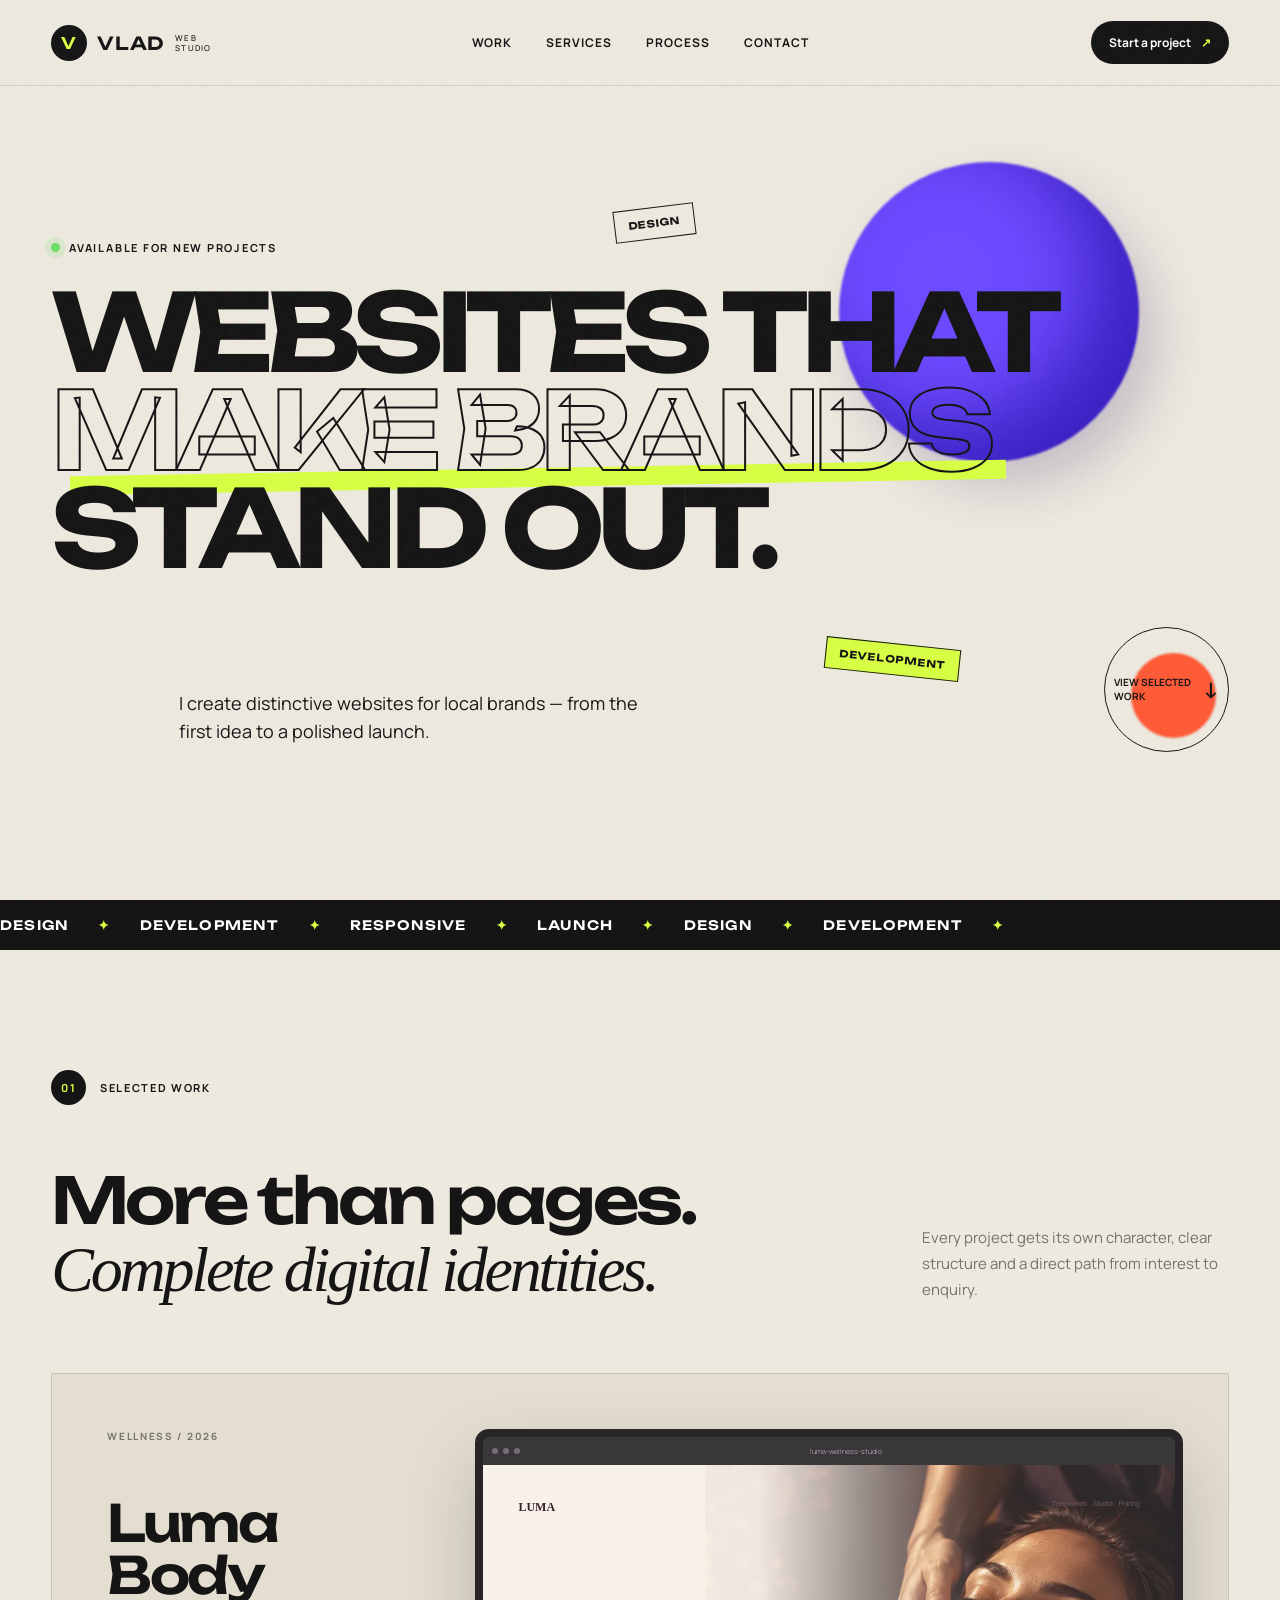
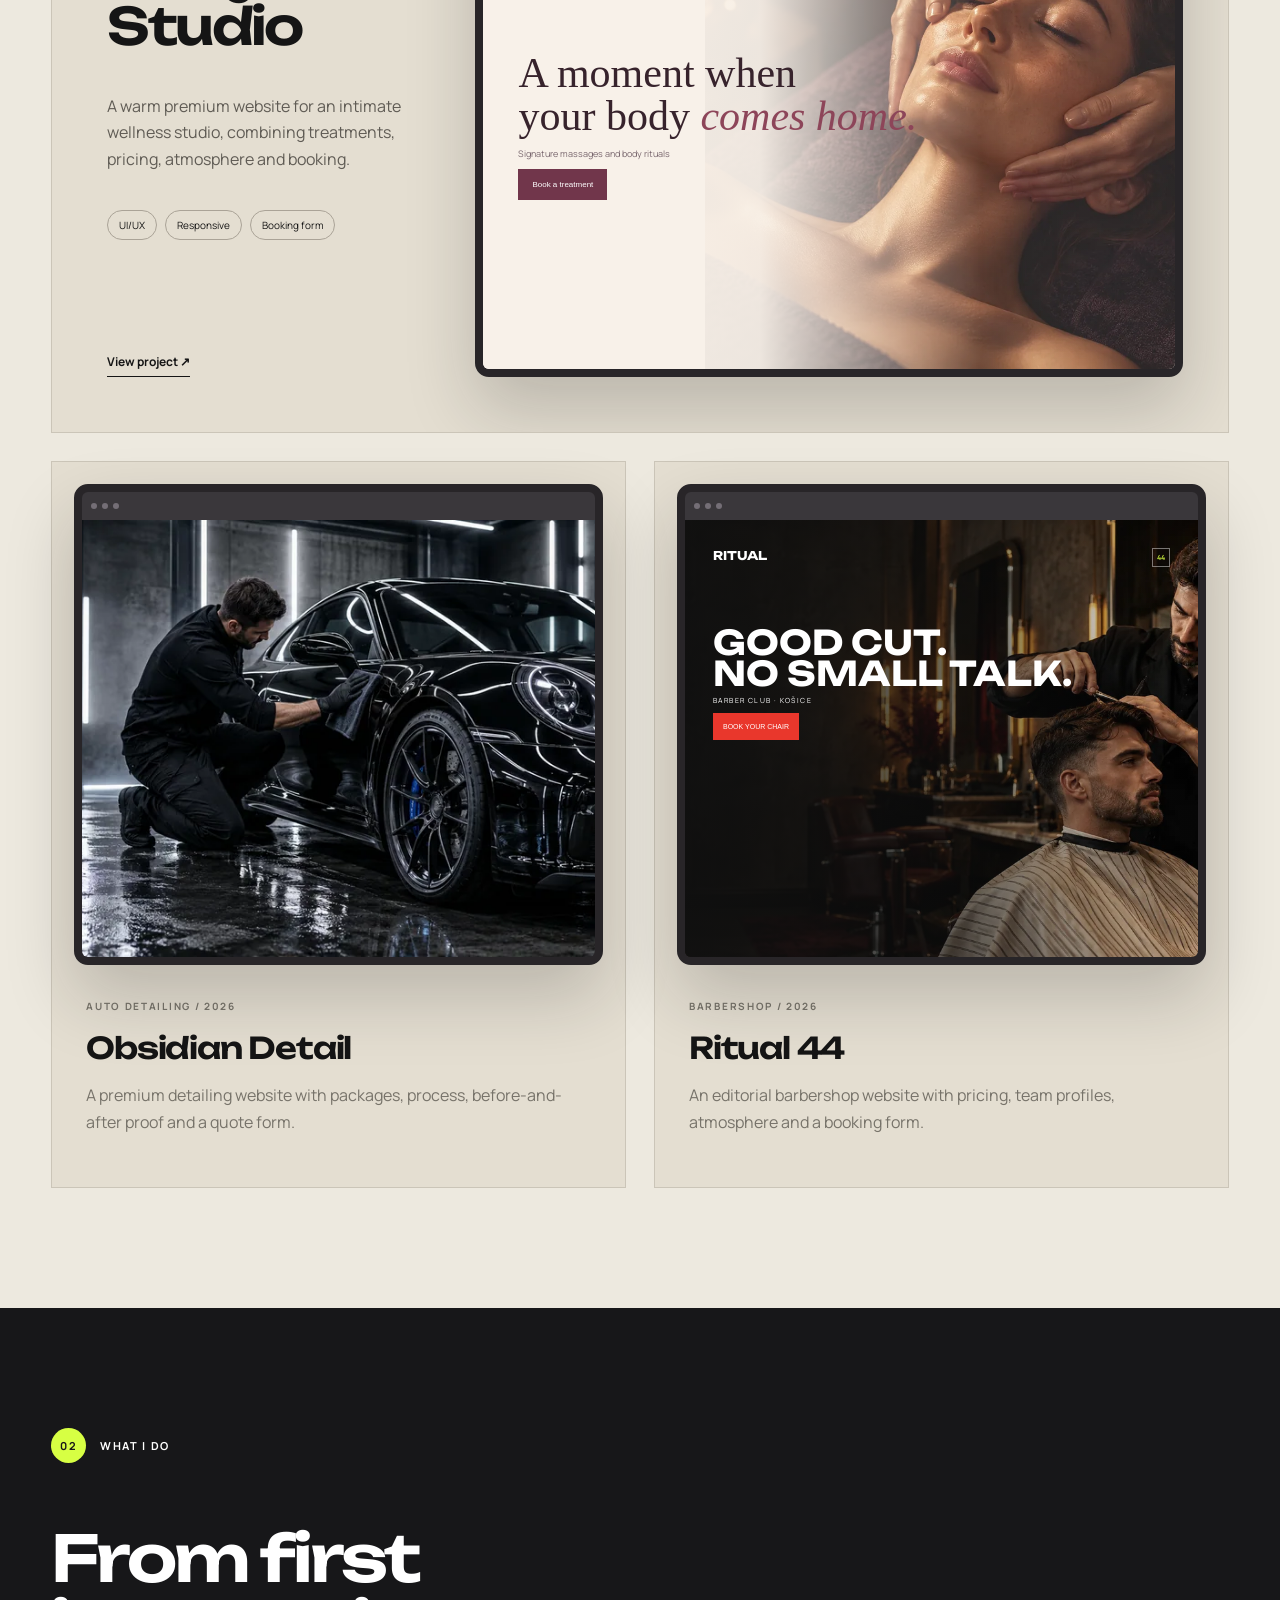
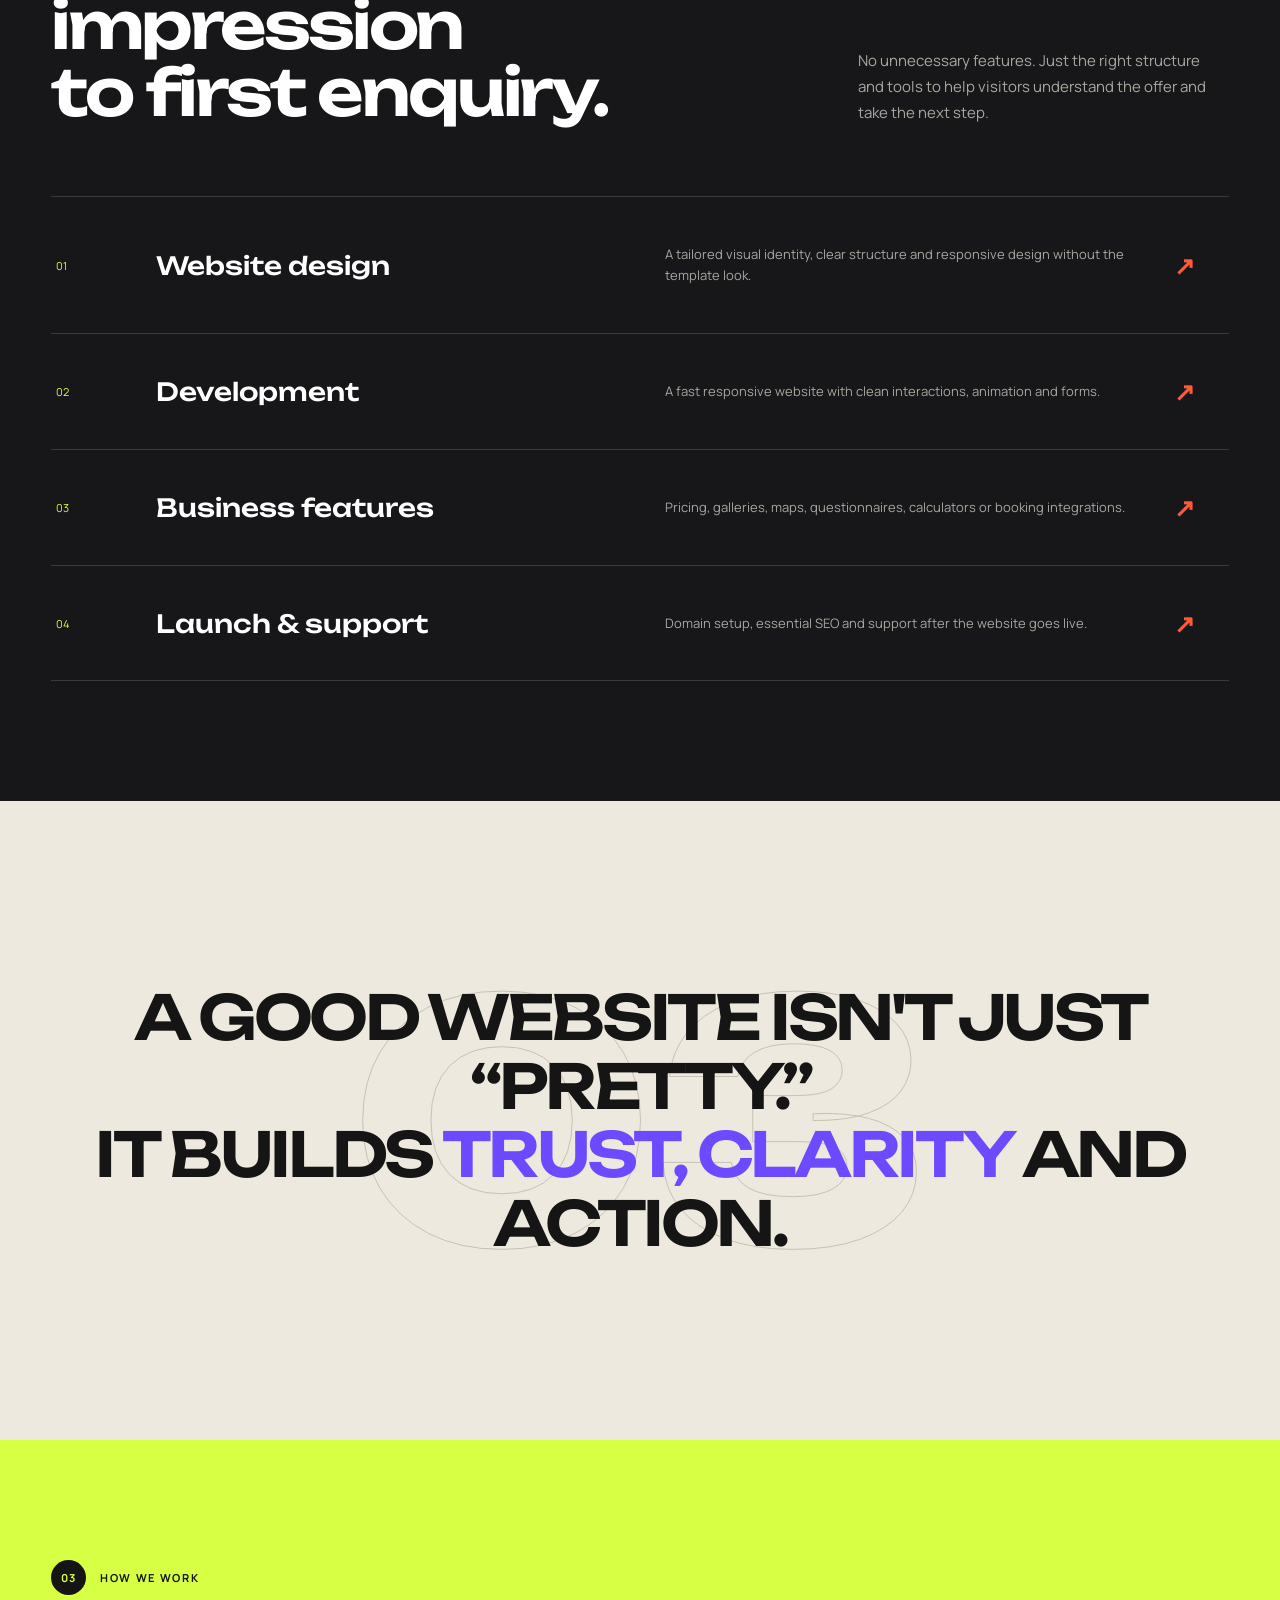
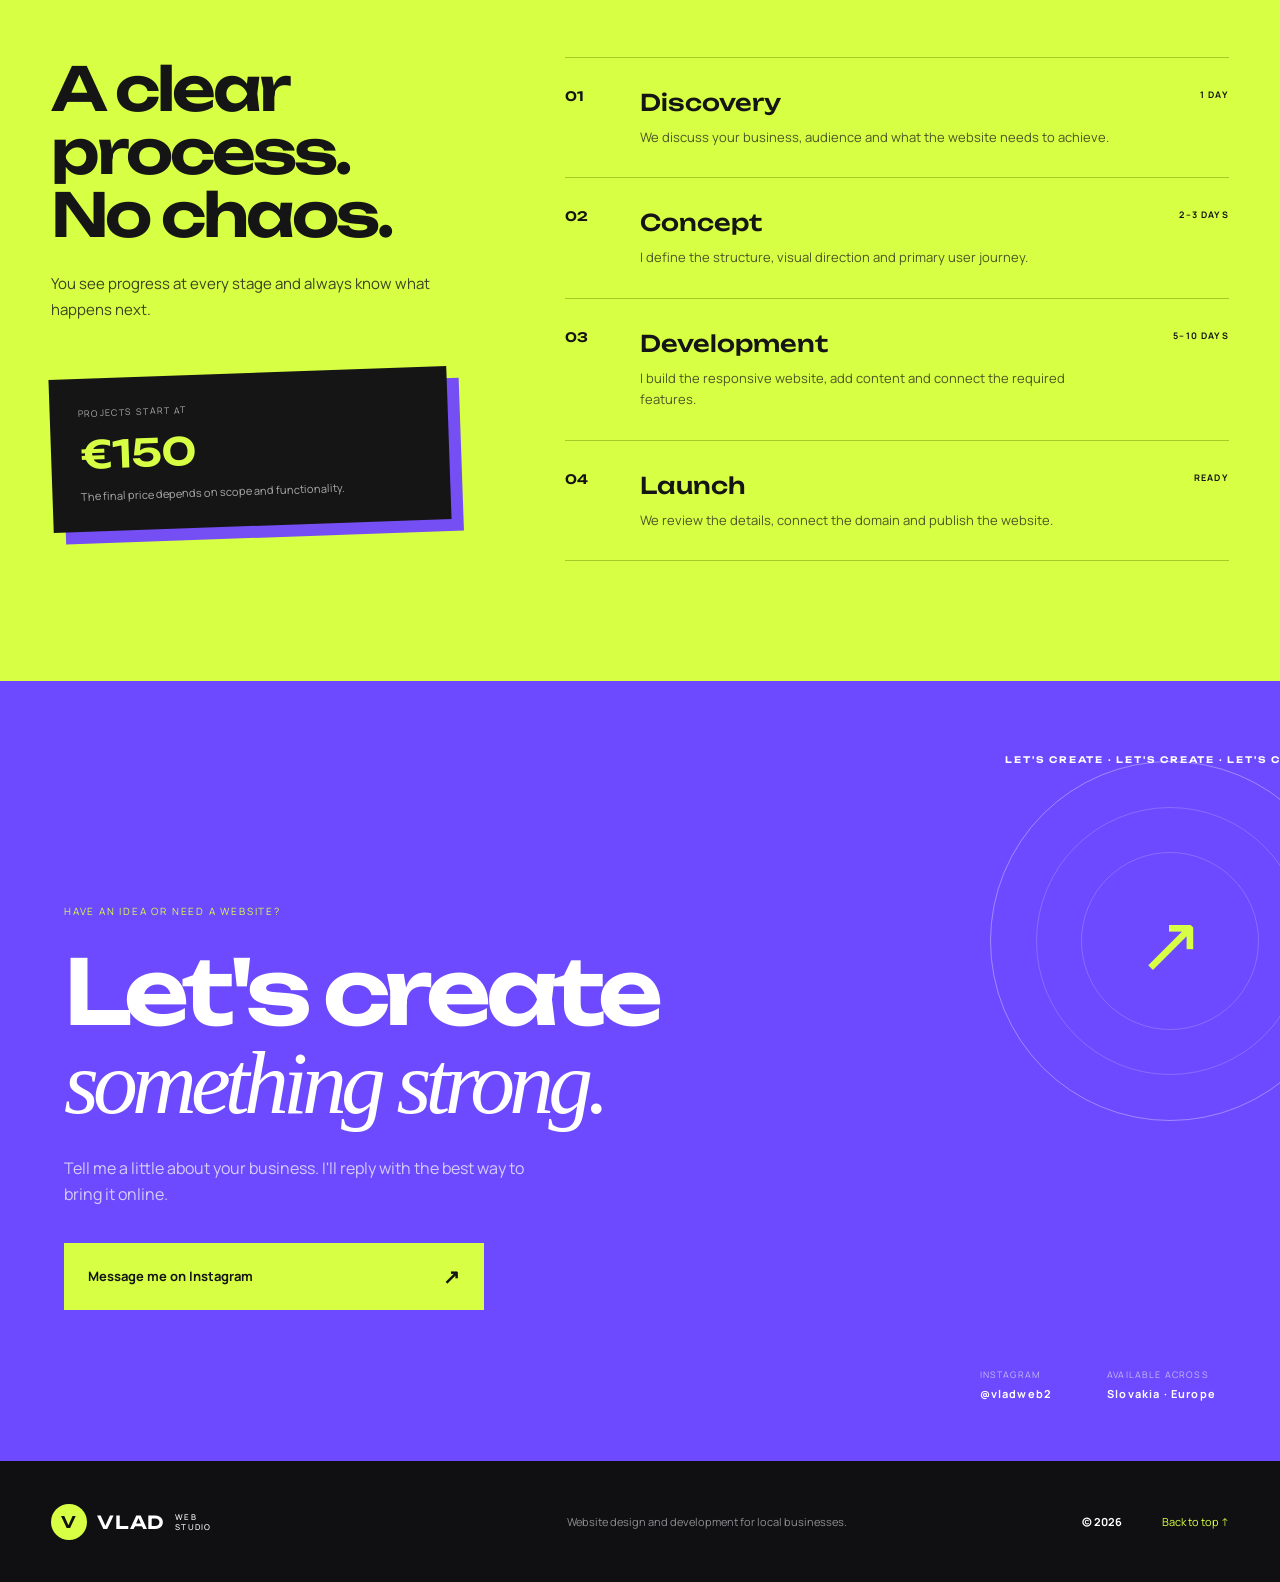
==== commit 85f99e47: "Optimize portfolio images for fast loading" ====
--- a/index.html
+++ b/index.html
@@ -8,6 +8,9 @@
   <link rel="preconnect" href="https://fonts.googleapis.com">
   <link rel="preconnect" href="https://fonts.gstatic.com" crossorigin>
   <link href="https://fonts.googleapis.com/css2?family=Manrope:wght@400;500;600;700&family=Unbounded:wght@500;600;700&display=swap" rel="stylesheet">
+  <link rel="preload" href="./assets/luma-hero.webp" as="image" type="image/webp">
+  <link rel="preload" href="./assets/obsidian-detailing-hero.webp" as="image" type="image/webp">
+  <link rel="preload" href="./assets/ritual-44-hero.webp" as="image" type="image/webp">
   <link rel="stylesheet" href="./styles.css" />
 </head>
 <body>
@@ -46,13 +49,13 @@
       <div class="section-title reveal"><h2>More than pages.<br><em>Complete digital identities.</em></h2><p>Every project gets its own character, clear structure and a direct path from interest to enquiry.</p></div>
 
       <article class="project project-luma reveal">
-        <div class="project-info"><span>WELLNESS / 2026</span><h3>Luma<br>Body Studio</h3><p>A warm premium website for an intimate wellness studio, combining treatments, pricing, atmosphere and booking.</p><div class="chips"><i>UI/UX</i><i>Responsive</i><i>Booking form</i></div><a href="https://luma-wellness-studio.fond-coot-6242.chatgpt.site" target="_blank" rel="noreferrer">View project ↗</a></div>
-        <a class="browser browser-luma" href="https://luma-wellness-studio.fond-coot-6242.chatgpt.site" target="_blank" rel="noreferrer" aria-label="Open the Luma Body Studio website"><div class="browser-bar"><i></i><i></i><i></i><span>luma-wellness-studio</span></div><div class="luma-preview"><img src="./assets/luma-hero.png" alt="Luma Body Studio website"><div class="lp-nav">LUMA <span>Treatments &nbsp; Studio &nbsp; Pricing</span></div><strong>A moment when<br>your body <em>comes home.</em></strong><p>Signature massages and body rituals</p><button>Book a treatment</button><div class="project-hover">View website <b>↗</b></div></div></a>
+        <div class="project-info"><span>WELLNESS / 2026</span><h3>Luma<br>Body Studio</h3><p>A warm premium website for an intimate wellness studio, combining treatments, pricing, atmosphere and booking.</p><div class="chips"><i>UI/UX</i><i>Responsive</i><i>Booking form</i></div><a href="https://webby-kot.github.io/luma-wellness-studio/" target="_blank" rel="noreferrer">View project ↗</a></div>
+        <a class="browser browser-luma" href="https://webby-kot.github.io/luma-wellness-studio/" target="_blank" rel="noreferrer" aria-label="Open the Luma Body Studio website"><div class="browser-bar"><i></i><i></i><i></i><span>luma-wellness-studio</span></div><div class="luma-preview"><img src="./assets/luma-hero.webp" alt="Luma Body Studio website"><div class="lp-nav">LUMA <span>Treatments &nbsp; Studio &nbsp; Pricing</span></div><strong>A moment when<br>your body <em>comes home.</em></strong><p>Signature massages and body rituals</p><button>Book a treatment</button><div class="project-hover">View website <b>↗</b></div></div></a>
       </article>
 
       <div class="project-pair">
-        <article class="project-small project-auto reveal"><a class="browser" href="https://obsidian-detailing.fond-coot-6242.chatgpt.site" target="_blank" rel="noreferrer" aria-label="Open the Obsidian Detail website"><div class="browser-bar"><i></i><i></i><i></i></div><div class="auto-preview"><img src="./assets/obsidian-detailing-hero.png" alt="Obsidian Detail website"><div class="project-hover">View website <b>↗</b></div></div></a><div class="small-meta"><span>AUTO DETAILING / 2026</span><h3>Obsidian Detail</h3><p>A premium detailing website with packages, process, before-and-after proof and a quote form.</p></div></article>
-        <article class="project-small project-barber reveal"><a class="browser" href="https://ritual-44-barber.fond-coot-6242.chatgpt.site" target="_blank" rel="noreferrer" aria-label="Open the Ritual 44 website"><div class="browser-bar"><i></i><i></i><i></i></div><div class="barber-preview ritual-preview"><img src="./assets/ritual-44-hero.png" alt="Ritual 44 Barber Club website"><div class="bp-top">RITUAL <span>44</span></div><strong>GOOD CUT.<br>NO SMALL TALK.</strong><p>BARBER CLUB · KOŠICE</p><button>BOOK YOUR CHAIR</button><div class="project-hover">View website <b>↗</b></div></div></a><div class="small-meta"><span>BARBERSHOP / 2026</span><h3>Ritual 44</h3><p>An editorial barbershop website with pricing, team profiles, atmosphere and a booking form.</p></div></article>
+        <article class="project-small project-auto reveal"><a class="browser" href="https://webby-kot.github.io/obsidian-detailing/" target="_blank" rel="noreferrer" aria-label="Open the Obsidian Detail website"><div class="browser-bar"><i></i><i></i><i></i></div><div class="auto-preview"><img src="./assets/obsidian-detailing-hero.webp" alt="Obsidian Detail website"><div class="project-hover">View website <b>↗</b></div></div></a><div class="small-meta"><span>AUTO DETAILING / 2026</span><h3>Obsidian Detail</h3><p>A premium detailing website with packages, process, before-and-after proof and a quote form.</p></div></article>
+        <article class="project-small project-barber reveal"><a class="browser" href="https://webby-kot.github.io/ritual-44-barber/" target="_blank" rel="noreferrer" aria-label="Open the Ritual 44 website"><div class="browser-bar"><i></i><i></i><i></i></div><div class="barber-preview ritual-preview"><img src="./assets/ritual-44-hero.webp" alt="Ritual 44 Barber Club website"><div class="bp-top">RITUAL <span>44</span></div><strong>GOOD CUT.<br>NO SMALL TALK.</strong><p>BARBER CLUB · KOŠICE</p><button>BOOK YOUR CHAIR</button><div class="project-hover">View website <b>↗</b></div></div></a><div class="small-meta"><span>BARBERSHOP / 2026</span><h3>Ritual 44</h3><p>An editorial barbershop website with pricing, team profiles, atmosphere and a booking form.</p></div></article>
       </div>
     </section>
 
